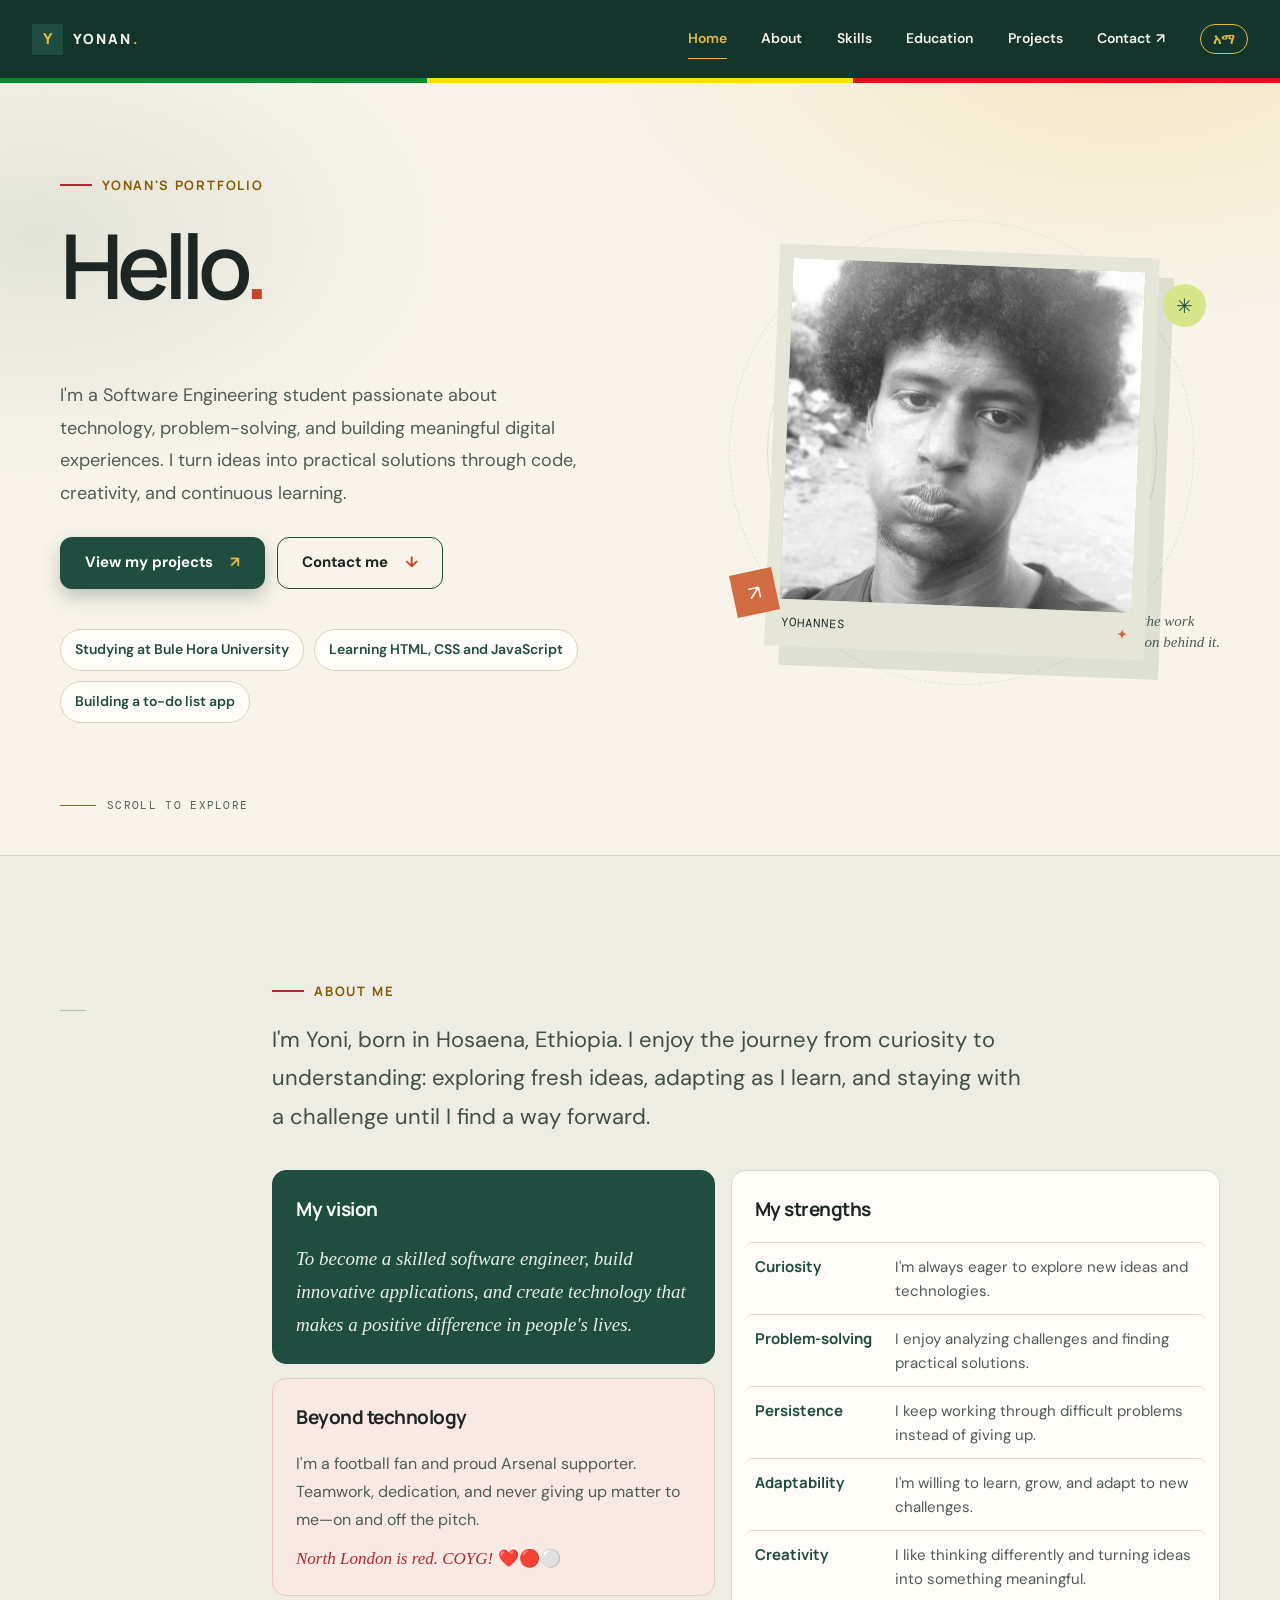
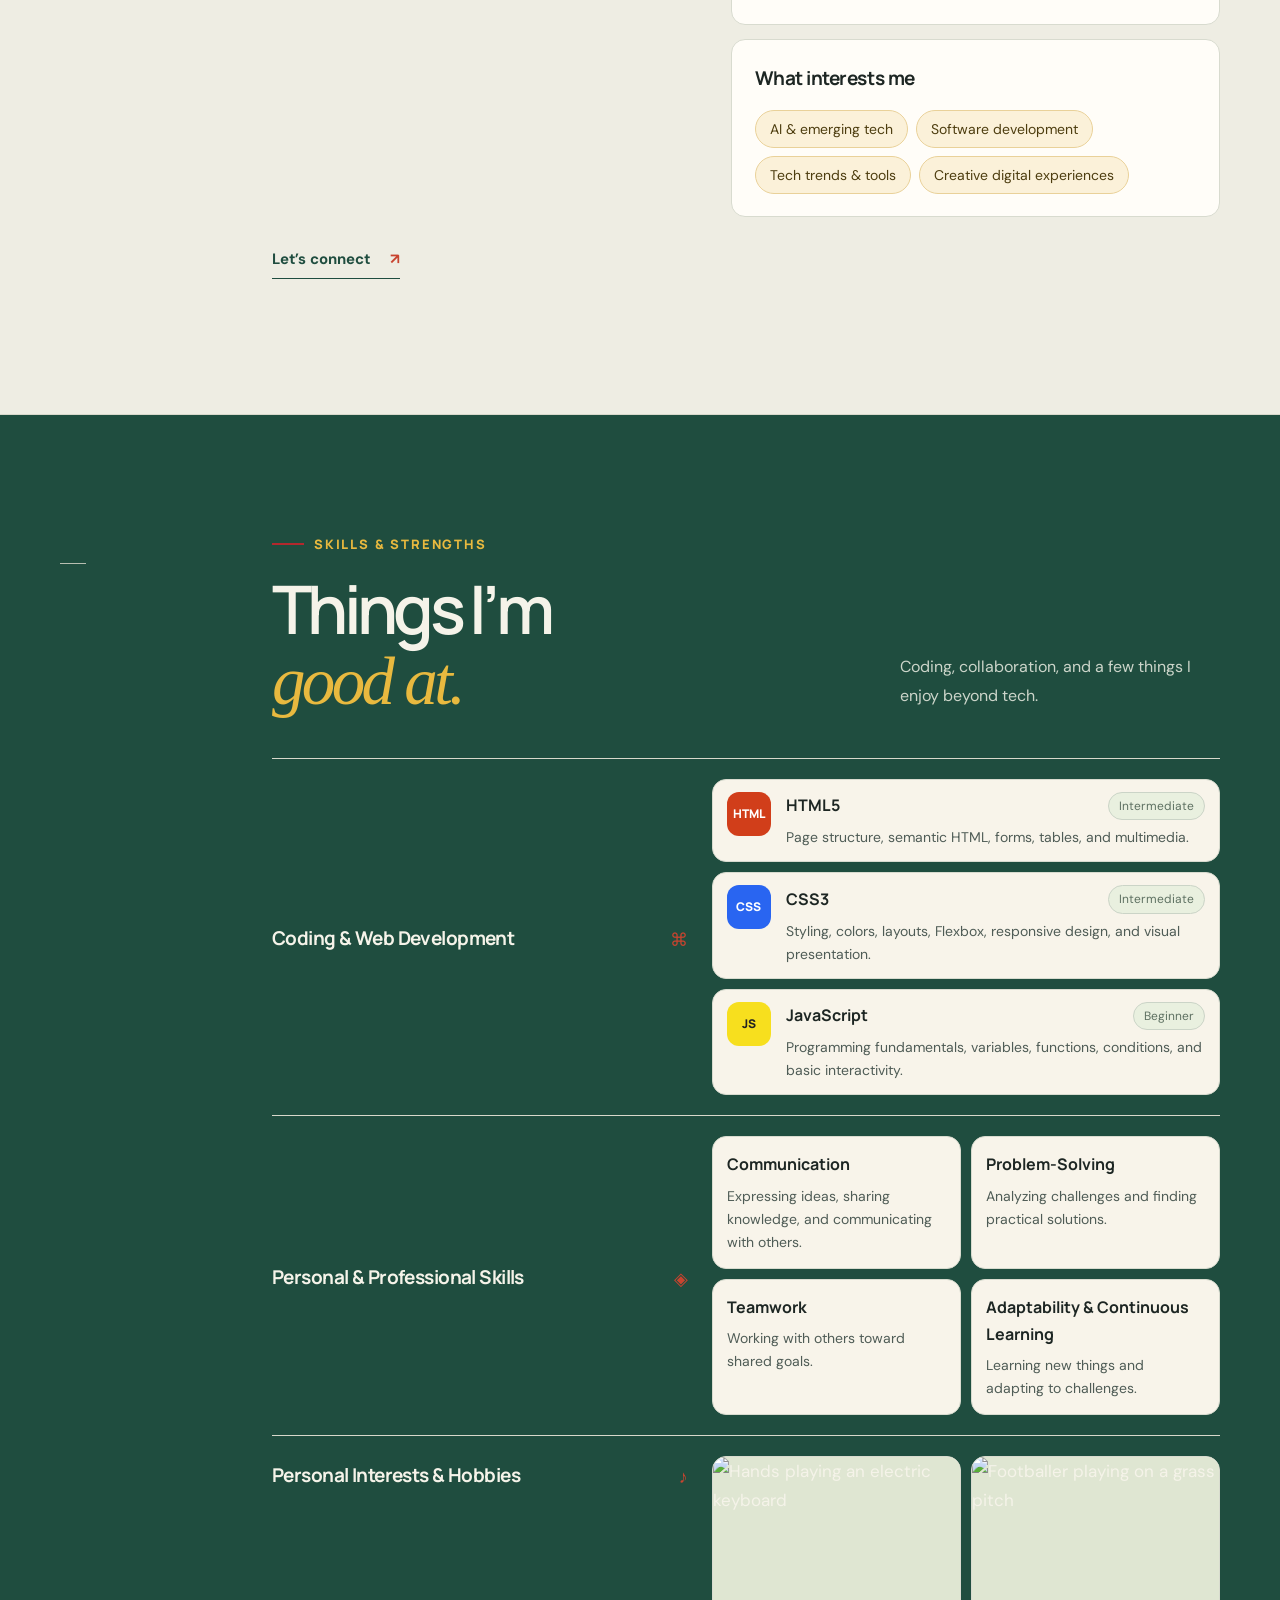
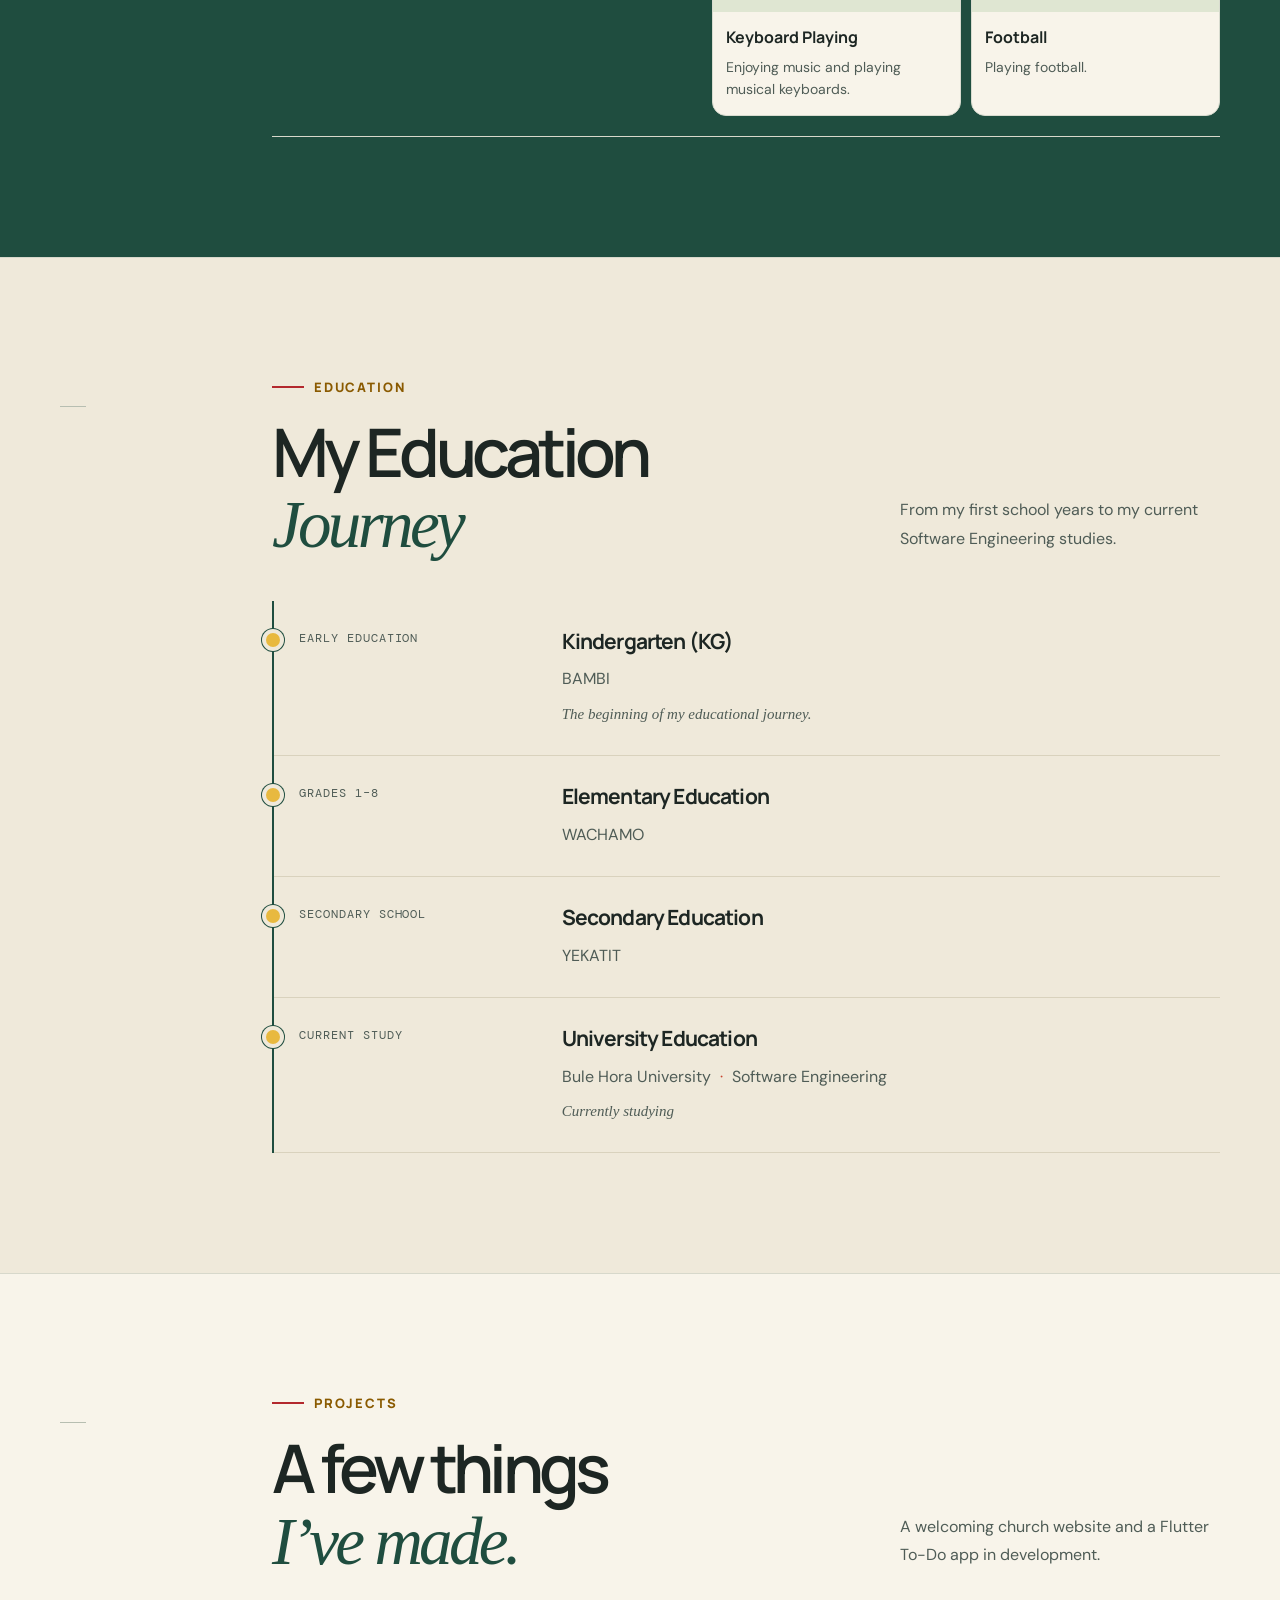
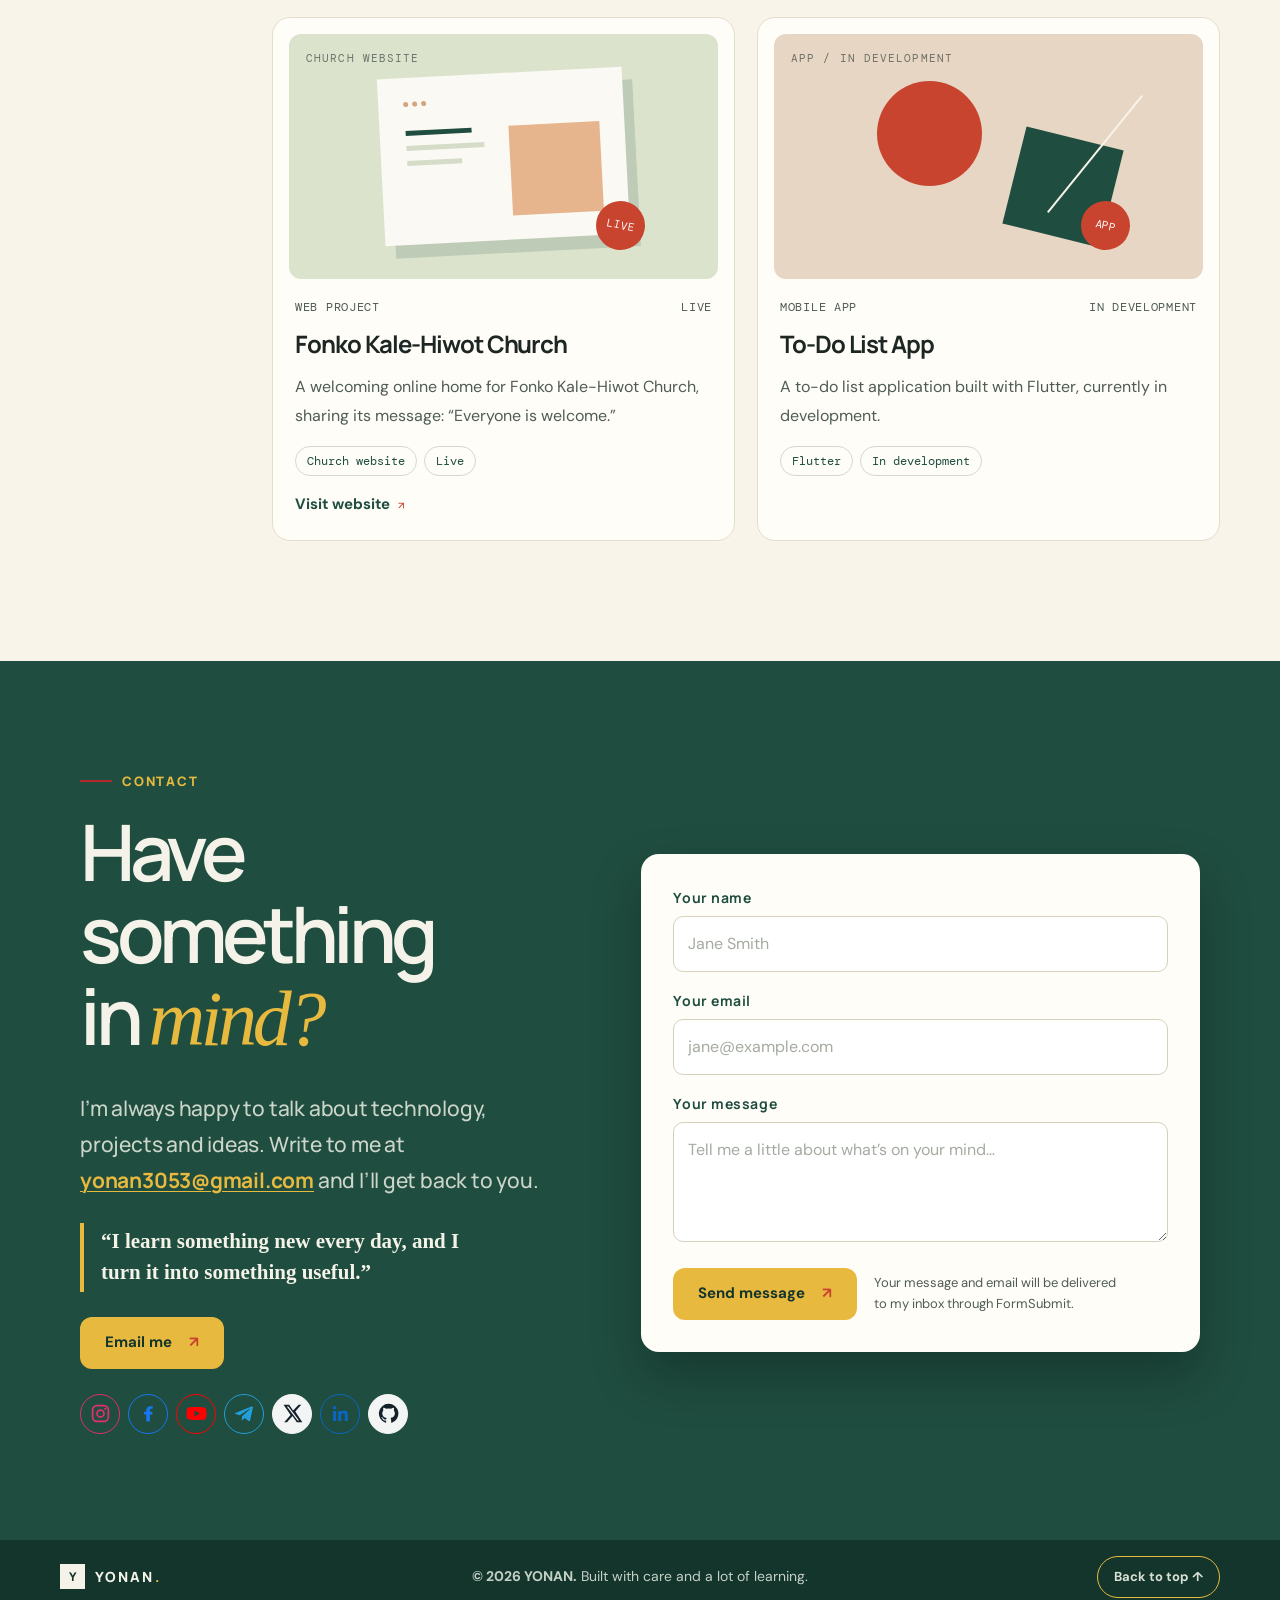
==== index.html @ da77f27a "Initial portfolio upload Co-authored-by: Copilot <223556219+Copilot@users.noreply.github.com>" ====
<!doctype html>
<html lang="en">
  <head>
    <meta charset="utf-8" />
    <meta name="viewport" content="width=device-width, initial-scale=1" />
    <meta name="theme-color" content="#14352c" />
    <meta
      name="description"
      content="A personal portfolio for YOHANNES, Software Engineering Student. Explore selected projects, skills, and education."
    />
    <meta property="og:type" content="website" />
    <meta property="og:title" content="YONAN'S PORTFOLIO" />
    <meta
      property="og:description"
      content="A personal portfolio for YOHANNES, Software Engineering Student."
    />
    <title>YONAN'S PORTFOLIO</title>
    <link rel="preconnect" href="https://fonts.googleapis.com" />
    <link rel="preconnect" href="https://fonts.gstatic.com" crossorigin />
    <link
      href="https://fonts.googleapis.com/css2?family=DM+Mono:wght@400;500&family=DM+Sans:wght@400;500;600;700&family=Manrope:wght@400;500;600;700;800&display=swap"
      rel="stylesheet"
    />
    <link rel="stylesheet" href="styles.css" />
  </head>
  <body>
    <a class="skip-link" href="#home">Skip to content</a>
    <header class="site-header">
      <div class="nav-wrap">
        <a class="wordmark" href="#home" aria-label="YONAN home"
          ><span class="wordmark-mark">Y</span
          ><span>YONAN<span class="wordmark-dot">.</span></span></a
        >
        <nav class="primary-nav" aria-label="Main navigation">
          <a href="#home" class="nav-link">Home</a>
          <a href="#about" class="nav-link">About</a>
          <a href="#skills" class="nav-link">Skills</a>
          <a href="#education" class="nav-link">Education</a>
          <a href="#projects" class="nav-link">Projects</a>
          <a href="#contact" class="nav-link nav-contact"
            >Contact <span aria-hidden="true">↗</span></a
          >
<a class="nav-link lang-switch" href="am.html" lang="am" hreflang="am" title="አማርኛ" aria-label="አማርኛ (Amharic)">አማ</a>
        </nav>
        <details class="nav-disclosure">
          <summary class="menu-toggle" aria-label="Open or close navigation">
            Menu
          </summary>
          <nav class="mobile-nav" aria-label="Mobile main navigation">
            <a href="#home" class="nav-link">Home</a>
            <a href="#about" class="nav-link">About</a>
            <a href="#skills" class="nav-link">Skills</a>
            <a href="#education" class="nav-link">Education</a>
            <a href="#projects" class="nav-link">Projects</a>
            <a href="#contact" class="nav-link nav-contact"
              >Contact <span aria-hidden="true">↗</span></a
            >
<a class="nav-link lang-switch" href="am.html" lang="am" hreflang="am" title="አማርኛ" aria-label="አማርኛ (Amharic)">አማ</a>
          </nav>
        </details>
      </div>
    </header>

    <main>
      <section
        class="hero section-shell"
        id="home"
        aria-labelledby="home-title"
      >
        <div class="hero-copy reveal">
          <p class="eyebrow">
            <span class="eyebrow-line"></span> YONAN'S PORTFOLIO
          </p>
          <h1 id="home-title">Hello<span class="hero-period">.</span></h1>
          <p class="hero-role">
            <span class="role-message">I'M YOHANNES NIGUSSIE</span>
            <span class="role-message">I'M SOFTWARE ENGINEERING STUDENT</span>
          </p>
          <p class="hero-intro">
            I'm a Software Engineering student passionate about technology,
            problem-solving, and building meaningful digital experiences. I turn
            ideas into practical solutions through code, creativity, and
            continuous learning.
          </p>
          <div class="hero-actions">
            <a class="button button-primary" href="#projects"
              >View my projects <span aria-hidden="true">↗</span></a
            >
            <a class="button button-quiet" href="#contact"
              >Contact me <span aria-hidden="true">↓</span></a
            >
          </div>
          <ul class="hero-facts" aria-label="Quick facts"><li>Studying at Bule Hora University</li><li>Learning HTML, CSS and JavaScript</li><li>Building a to-do list app</li></ul>
        </div>
        <div class="hero-art reveal" aria-label="Profile photo">
          <div class="art-orbit orbit-one"></div>
          <div class="art-orbit orbit-two"></div>
          <div class="photo-card">
            <div class="portrait-placeholder">
              <img
                class="profile-photo"
                src="profile.jpg" width="720" height="1280" fetchpriority="high"
                alt="Portrait of Yohannes Nigussie"
              />
            </div>
            <div class="photo-caption"><span>YOHANNES</span><span>✦</span></div>
          </div>
          <span class="floating-mark mark-a" aria-hidden="true">✳</span
          ><span class="floating-mark mark-b" aria-hidden="true">↗</span>
          <p class="art-caption">
            A space for the work<br />and the person behind it.
          </p>
        </div>
        <a class="scroll-cue" href="#about" aria-label="Scroll to About section"
          ><span class="scroll-line"></span> SCROLL TO EXPLORE</a
        >
      </section>

      <section
        class="content-section about-section"
        id="about"
        aria-labelledby="about-title"
      >
        <div class="section-shell section-grid">
          <div class="section-aside reveal">
            <span class="aside-rule"></span>
          </div>
          <div class="section-content reveal">
            <h2 id="about-title" class="about-title">About Me</h2>
            <p class="about-lead">
              I'm Yoni, born in Hosaena, Ethiopia. 
              I enjoy the journey from curiosity to understanding: exploring
              fresh ideas, adapting as I learn, and staying with a challenge
              until I find a way forward.
            </p>
            <div class="about-details">
              <div class="about-side-column">
                <article class="about-card about-strengths">
                  <div class="about-card-head">
                    <h3>My strengths</h3>
                  </div>
                  <ul class="about-strength-list">
                    <li>
                      <strong>Curiosity</strong>
                      <span>I'm always eager to explore new ideas and technologies.</span>
                    </li>
                    <li>
                      <strong>Problem-solving</strong>
                      <span>I enjoy analyzing challenges and finding practical solutions.</span>
                    </li>
                    <li>
                      <strong>Persistence</strong>
                      <span>I keep working through difficult problems instead of giving up.</span>
                    </li>
                    <li>
                      <strong>Adaptability</strong>
                      <span>I'm willing to learn, grow, and adapt to new challenges.</span>
                    </li>
                    <li>
                      <strong>Creativity</strong>
                      <span>I like thinking differently and turning ideas into something meaningful.</span>
                    </li>
                  </ul>
                </article>
                <article class="about-card about-interests">
                  <div class="about-card-head">
                    <h3>What interests me</h3>
                  </div>
                  <ul class="about-chip-list">
                    <li>AI & emerging tech</li>
                    <li>Software development</li>
                    <li>Tech trends & tools</li>
                    <li>Creative digital experiences</li>
                  </ul>
                </article>
              </div>
              <div class="about-main-column">
              <article class="about-card about-vision">
                <div class="about-card-head">
                  <h3>My vision</h3>
                </div>
                <p>
                  To become a skilled software engineer, build innovative
                  applications, and create technology that makes a positive
                  difference in people's lives.
                </p>
              </article>
              <article class="about-card about-personal">
                <div class="about-card-head">
                  <h3>Beyond technology</h3>
                </div>
                <p>
                  I'm a football fan and proud Arsenal supporter. Teamwork,
                  dedication, and never giving up matter to me—on and off the
                  pitch.
                </p>
                <p class="arsenal-signoff">
                  North London is red. COYG! <span aria-label="red and white hearts">❤️🔴⚪</span>
                </p>
              </article>
              </div>
            </div>
            <a class="text-link" href="#contact"
              >Let’s connect <span aria-hidden="true">↗</span></a
            >
          </div>
        </div>
      </section>

      <section
        class="content-section skills-section"
        id="skills"
        aria-labelledby="skills-title"
      >
        <div class="section-shell section-grid">
          <div class="section-aside reveal">
            <span class="aside-rule"></span>
          </div>
          <div class="section-content reveal">
            <p class="eyebrow">
              <span class="eyebrow-line"></span> SKILLS & STRENGTHS
            </p>
            <div class="section-heading-row">
              <h2 id="skills-title">
                Things I’m<br /><span class="serif-accent">good at.</span>
              </h2>
              <p class="section-intro">
                Coding, collaboration, and a few things I enjoy beyond tech.
              </p>
            </div>
            <div class="skill-groups">
              <article class="skill-group coding-group">
                <div class="skill-group-head">
                  <h3>Coding & Web Development</h3>
                  <span class="group-symbol" aria-hidden="true">⌘</span>
                </div>
                <div class="coding-skill-list">
                  <article class="coding-skill-card">
                    <span class="tech-badge badge-html" aria-hidden="true">HTML</span>
                    <div class="coding-skill-copy">
                      <div class="coding-skill-meta"><h4>HTML5</h4><span>Intermediate</span></div>
                      <p>Page structure, semantic HTML, forms, tables, and multimedia.</p>
                    </div>
                  </article>
                  <article class="coding-skill-card">
                    <span class="tech-badge badge-css" aria-hidden="true">CSS</span>
                    <div class="coding-skill-copy">
                      <div class="coding-skill-meta"><h4>CSS3</h4><span>Intermediate</span></div>
                      <p>Styling, colors, layouts, Flexbox, responsive design, and visual presentation.</p>
                    </div>
                  </article>
                  <article class="coding-skill-card">
                    <span class="tech-badge badge-js" aria-hidden="true">JS</span>
                    <div class="coding-skill-copy">
                      <div class="coding-skill-meta"><h4>JavaScript</h4><span>Beginner</span></div>
                      <p>Programming fundamentals, variables, functions, conditions, and basic interactivity.</p>
                    </div>
                  </article>
                </div>
              </article>
              <article class="skill-group personal-group">
                <div class="skill-group-head">
                  <h3>Personal & Professional Skills</h3>
                  <span class="group-symbol" aria-hidden="true">◈</span>
                </div>
                <div class="professional-skills">
                  <article class="professional-skill"><h4>Communication</h4><p>Expressing ideas, sharing knowledge, and communicating with others.</p></article>
                  <article class="professional-skill"><h4>Problem-Solving</h4><p>Analyzing challenges and finding practical solutions.</p></article>
                  <article class="professional-skill"><h4>Teamwork</h4><p>Working with others toward shared goals.</p></article>
                  <article class="professional-skill"><h4>Adaptability & Continuous Learning</h4><p>Learning new things and adapting to challenges.</p></article>
                </div>
              </article>
              <article class="skill-group interests-group">
                <div class="skill-group-head">
                  <h3>Personal Interests & Hobbies</h3>
                  <span class="group-symbol" aria-hidden="true">♪</span>
                </div>
                <div class="personal-interest-cards">
                  <article class="personal-interest-card">
                    <img
                      src="https://images.unsplash.com/photo-1471614654469-512ee6a4397a?auto=format&fit=crop&w=1000&q=80"
                      alt="Hands playing an electric keyboard"
                      loading="lazy"
                      decoding="async"
                    />
                    <div class="personal-interest-copy">
                      <h4>Keyboard Playing</h4>
                      <p>Enjoying music and playing musical keyboards.</p>
                    </div>
                  </article>
                  <article class="personal-interest-card">
                    <img
                      src="https://images.unsplash.com/photo-1748112199987-7abb458409a0?auto=format&fit=crop&w=1000&q=80"
                      alt="Footballer playing on a grass pitch"
                      loading="lazy"
                      decoding="async"
                    />
                    <div class="personal-interest-copy">
                      <h4>Football</h4>
                      <p>Playing football.</p>
                    </div>
                  </article>
                </div>
              </article>
            </div>
          </div>
        </div>
      </section>

      <section
        class="content-section education-section"
        id="education"
        aria-labelledby="education-title"
      >
        <div class="section-shell section-grid">
          <div class="section-aside reveal">
            <span class="aside-rule"></span>
          </div>
          <div class="section-content reveal">
            <p class="eyebrow"><span class="eyebrow-line"></span> EDUCATION</p>
            <div class="section-heading-row">
              <h2 id="education-title">
                My Education<br /><span class="serif-accent">Journey</span>
              </h2>
              <p class="section-intro">
                From my first school years to my current Software Engineering
                studies.
              </p>
            </div>
            <div class="education-list">
              <article class="education-item">
                <span class="education-dot"></span>
                <div class="education-date">EARLY EDUCATION</div>
                <div class="education-detail">
                  <h3>Kindergarten (KG)</h3>
                  <p>BAMBI</p>
                  <p class="education-extra">The beginning of my educational journey.</p>
                </div>
              </article>
              <article class="education-item">
                <span class="education-dot"></span>
                <div class="education-date">GRADES 1–8</div>
                <div class="education-detail">
                  <h3>Elementary Education</h3>
                  <p>WACHAMO</p>
                </div>
              </article>
              <article class="education-item">
                <span class="education-dot"></span>
                <div class="education-date">SECONDARY SCHOOL</div>
                <div class="education-detail">
                  <h3>Secondary Education</h3>
                  <p>YEKATIT</p>
                </div>
              </article>
              <article class="education-item">
                <span class="education-dot"></span>
                <div class="education-date">CURRENT STUDY</div>
                <div class="education-detail">
                  <h3>University Education</h3>
                  <p>Bule Hora University <span>·</span> Software Engineering</p>
                  <p class="education-extra">Currently studying</p>
                </div>
              </article>
            </div>
          </div>
        </div>
      </section>

      <section
        class="content-section projects-section"
        id="projects"
        aria-labelledby="projects-title"
      >
        <div class="section-shell section-grid">
          <div class="section-aside reveal">
            <span class="aside-rule"></span>
          </div>
          <div class="section-content reveal">
            <p class="eyebrow"><span class="eyebrow-line"></span> PROJECTS</p>
            <div class="section-heading-row">
              <h2 id="projects-title">
                A few things<br /><span class="serif-accent">I’ve made.</span>
              </h2>
              <p class="section-intro">
                A welcoming church website and a Flutter To-Do app in
                development.
              </p>
            </div>
            <div class="project-grid">
              <article class="project-card">
                <a
                  class="project-visual project-visual-link visual-one"
                  href="https://fonko-kale-hiwot-church.pages.dev/"
                  target="_blank"
                  rel="noopener noreferrer"
                  aria-label="Open the Fonko Kale-Hiwot Church website in a new tab"
                >
                  <span class="visual-index">CHURCH WEBSITE</span>
                  <div class="visual-window">
                    <span></span><span></span><span></span>
                    <div class="visual-lines"><i></i><i></i><i></i></div>
                    <div class="visual-block"></div>
                  </div>
                  <span class="visual-sticker">LIVE</span>
                </a>
                <div class="project-meta">
                  <span>WEB PROJECT</span><span>LIVE</span>
                </div>
                <h3>Fonko Kale-Hiwot Church</h3>
                <p>
                  A welcoming online home for Fonko Kale-Hiwot Church, sharing
                  its message: “Everyone is welcome.”
                </p>
                <div class="project-tags">
                  <span>Church website</span><span>Live</span>
                </div>
                <div class="project-links">
                  <a href="https://fonko-kale-hiwot-church.pages.dev/" target="_blank" rel="noopener noreferrer">
                    Visit website <span aria-hidden="true">↗</span>
                  </a>
                </div>
              </article>
              <article class="project-card">
                <div class="project-visual visual-two">
                  <span class="visual-index">APP / IN DEVELOPMENT</span>
                  <div class="visual-shape shape-circle"></div>
                  <div class="visual-shape shape-square"></div>
                  <div class="visual-shape shape-line"></div>
                  <span class="visual-sticker">APP</span>
                </div>
                <div class="project-meta">
                  <span>MOBILE APP</span><span>IN DEVELOPMENT</span>
                </div>
                <h3>To-Do List App</h3>
                <p>
                  A to-do list application built with Flutter, currently in
                  development.
                </p>
                <div class="project-tags">
                  <span>Flutter</span><span>In development</span>
                </div>
              </article>
            </div>
          </div>
        </div>
      </section>

      <section
        class="contact-section"
        id="contact"
        aria-labelledby="contact-title"
      >
        <div class="section-shell contact-shell">
          <div class="contact-layout">
            <div class="contact-copy-column reveal">
              <div class="contact-top">
              <p class="eyebrow"><span class="eyebrow-line"></span> CONTACT</p>
              <h2 id="contact-title">
                Have something<br />in <span class="serif-accent">mind?</span>
              </h2>
            </div>
            <div class="contact-copy">
              <p class="contact-intro">
                I’m always happy to talk about technology, projects and ideas.
                Write to me at
                <a class="contact-email-inline" data-contact-email href="mailto:yonan3053@gmail.com">yonan3053@gmail.com</a>
                and I’ll get back to you.
              </p>
              <blockquote class="contact-quote">
                “I learn something new every day, and I turn it into something useful.”
              </blockquote>
              <a class="button button-light email-cta" data-email-cta href="mailto:yonan3053@gmail.com">
                Email me <span aria-hidden="true">↗</span>
              </a>
              <div class="social-links">
                <a class="social-icon social-instagram" href="https://www.instagram.com/yonan_._/" target="_blank" rel="noopener noreferrer" aria-label="Instagram">
                  <svg viewBox="0 0 24 24" aria-hidden="true"><rect x="3" y="3" width="18" height="18" rx="5" fill="none" stroke="currentColor" stroke-width="2"/><circle cx="12" cy="12" r="4" fill="none" stroke="currentColor" stroke-width="2"/><circle cx="17.5" cy="6.5" r="1.2" /></svg>
                </a>
                <a class="social-icon social-facebook" href="https://www.facebook.com/share/19i42emeTu/" target="_blank" rel="noopener noreferrer" aria-label="Facebook">
                  <svg viewBox="0 0 24 24" aria-hidden="true"><path d="M13.6 21v-8h2.7l.4-3h-3.1V8c0-.9.3-1.5 1.6-1.5h1.6V3.8c-.8-.1-1.7-.2-2.6-.2-2.8 0-4.7 1.7-4.7 4.8V10H6.7v3h2.8v8z"/></svg>
                </a>
                <a class="social-icon social-youtube" href="https://www.youtube.com/@Yonan_tube46" target="_blank" rel="noopener noreferrer" aria-label="YouTube">
                  <svg viewBox="0 0 24 24" aria-hidden="true"><path d="M23 7.2a3 3 0 0 0-2.1-2.1C19 4.6 12 4.6 12 4.6s-7 0-8.9.5A3 3 0 0 0 1 7.2 31 31 0 0 0 .5 12a31 31 0 0 0 .5 4.8 3 3 0 0 0 2.1 2.1c1.9.5 8.9.5 8.9.5s7 0 8.9-.5a3 3 0 0 0 2.1-2.1 31 31 0 0 0 .5-4.8 31 31 0 0 0-.5-4.8ZM9.7 15.5v-7l6 3.5z"/></svg>
                </a>
                <a class="social-icon social-telegram" href="https://t.me/Yonan_28" target="_blank" rel="noopener noreferrer" aria-label="Telegram">
                  <svg viewBox="0 0 24 24" aria-hidden="true"><path d="m21.8 4.3-3.3 15.4c-.2 1.1-.8 1.4-1.7.9l-4.7-3.5-2.3 2.2c-.3.3-.5.5-1 .5l.4-4.8 8.8-8c.4-.4-.1-.6-.6-.2L6.5 13.9l-4.6-1.4c-1-.3-1-1 .2-1.5L20 4.1c.9-.3 1.7.2 1.8.2Z"/></svg>
                </a>
                <a class="social-icon social-x" href="https://x.com/YohannesJo45192" target="_blank" rel="noopener noreferrer" aria-label="X">
                  <svg viewBox="0 0 24 24" aria-hidden="true"><path d="M18.9 2H22l-6.8 7.8L23.2 22h-6.3L12 14.8 5.7 22H2.5l7.3-8.4L1.8 2h6.4l4.5 6.7zm-1.1 18h1.7L7.3 3.9H5.5z"/></svg>
                </a>
                <span class="social-icon social-linkedin" role="img" aria-label="LinkedIn icon">
                  <svg viewBox="0 0 24 24" aria-hidden="true"><path d="M20.45 20.45h-3.56v-5.57c0-1.33-.02-3.05-1.86-3.05-1.87 0-2.16 1.46-2.16 2.96v5.66H9.3V9h3.42v1.56h.05a3.75 3.75 0 0 1 3.38-1.86c3.62 0 4.29 2.38 4.29 5.48zM5.28 7.43A2.06 2.06 0 1 1 5.3 3.3a2.06 2.06 0 0 1-.02 4.13zM7.06 20.45H3.5V9h3.56z"/></svg>
                </span>
                <a class="social-icon social-github" href="https://github.com/ynigussie80-dotcom" target="_blank" rel="noopener noreferrer" aria-label="GitHub">
                  <svg viewBox="0 0 24 24" aria-hidden="true"><path d="M12 .9a11.1 11.1 0 0 0-3.5 21.6c.6.1.8-.2.8-.5v-2c-3.1.7-3.8-1.3-3.8-1.3-.5-1.3-1.2-1.6-1.2-1.6-1-.7.1-.7.1-.7 1.1.1 1.7 1.2 1.7 1.2 1 1.7 2.6 1.2 3.2.9.1-.7.4-1.2.7-1.5-2.5-.3-5.1-1.2-5.1-5.5 0-1.2.4-2.2 1.2-3-.1-.3-.5-1.4.1-3 0 0 .9-.3 3.1 1.2a10.7 10.7 0 0 1 5.6 0c2.1-1.5 3.1-1.2 3.1-1.2.6 1.6.2 2.7.1 3 .7.8 1.2 1.8 1.2 3 0 4.3-2.6 5.2-5.1 5.5.4.3.8 1 .8 2.1V22c0 .3.2.6.8.5A11.1 11.1 0 0 0 12 .9Z"/></svg>
                </a>
              </div>
            </div>
            </div>
            <form
              class="contact-form reveal"
              id="contact-form"
              action="https://formsubmit.co/yonan3053@gmail.com"
              method="POST"
              aria-describedby="form-help form-status"
            >
              <input type="hidden" name="_subject" value="New message from YONAN's portfolio" />
              <input type="hidden" name="_next" value="https://yonan-portfolio.pages.dev/#form-status" />
              <input class="form-honeypot" type="text" name="_honey" tabindex="-1" autocomplete="off" aria-hidden="true" />
              <div class="form-row">
                <label for="sender-name">Your name</label
                ><input
                  id="sender-name"
                  name="name"
                  type="text"
                  autocomplete="name"
                  placeholder="Jane Smith"
                  required
                />
              </div>
              <div class="form-row">
                <label for="sender-email">Your email</label
                ><input
                  id="sender-email"
                  name="email"
                  type="email"
                  autocomplete="email"
                  placeholder="jane@example.com"
                  required
                />
              </div>
              <div class="form-row">
                <label for="sender-message">Your message</label
                ><textarea
                  id="sender-message"
                  name="message"
                  rows="3"
                  placeholder="Tell me a little about what’s on your mind…"
                  required
                ></textarea>
              </div>
              <div class="form-submit-row">
                <button class="button button-light" type="submit">
                  Send message <span aria-hidden="true">↗</span>
                </button>
                <p class="form-help" id="form-help">
                  Your message and email will be delivered to my inbox through FormSubmit.
                </p>
              </div>
              <p
                class="form-status"
                id="form-status"
                role="status"
                aria-live="polite"
                tabindex="-1"
              >
                Thanks! Your message has been sent. I’ll get back to you soon.
              </p>
            </form>
          </div>
        </div>
      </section>
    </main>

    <footer class="site-footer">
      <div class="section-shell footer-inner">
        <a class="wordmark footer-wordmark" href="#home" aria-label="YONAN home"
          ><span class="wordmark-mark">Y</span
          ><span>YONAN<span class="wordmark-dot">.</span></span></a
        >
        <p><strong>© 2026 YONAN.</strong> Built with care and a lot of learning.</p>
        <a class="back-top" href="#home" aria-label="Back to top">Back to top ↑</a>
      </div>
    </footer>
  </body>
</html>
---- styles.css ----
:root {
  color-scheme: light;
  --paper: #f4f2e9;
  --paper-deep: #ebe9de;
  --ink: #1e2c28;
  --muted: #6d7871;
  --green: #234a3f;
  --green-dark: #18372f;
  --deep-red: #8b2635;
  --lime: #d7e68a;
  --orange: #d16b42;
  --line: #d7d8cb;
  --serif: Georgia, "Times New Roman", serif;
  --sans: "DM Sans", Arial, sans-serif;
  --display: "Manrope", "DM Sans", Arial, sans-serif;
  --mono: "DM Mono", monospace;
}

* { box-sizing: border-box; }
html { scroll-behavior: smooth; scroll-padding-top: 88px; }
body { margin: 0; background: var(--paper); color: var(--ink); font-family: var(--sans); font-size: 16px; line-height: 1.6; -webkit-font-smoothing: antialiased; }
::selection { background: var(--lime); color: var(--ink); }
a { color: inherit; }
button, input, textarea { font: inherit; }
.skip-link { position: absolute; top: 10px; left: 12px; z-index: 100; padding: 10px 14px; transform: translateY(-150%); background: var(--lime); color: var(--ink); font-weight: 700; }
.skip-link:focus { transform: translateY(0); }
.section-shell { width: min(1120px, calc(100% - 64px)); margin: 0 auto; }
.site-header { position: sticky; top: 0; z-index: 50; border-bottom: 1px solid rgba(255, 255, 255, .2); background: #a9235f; backdrop-filter: blur(14px); }
.nav-wrap { width: min(1280px, calc(100% - 64px)); min-height: 78px; margin: 0 auto; display: flex; align-items: center; justify-content: space-between; gap: 30px; }
.nav-disclosure { display: none; position: relative; }
.wordmark { display: inline-flex; align-items: center; gap: 10px; color: #f5f3e9; text-decoration: none; font-family: var(--display); font-size: 12px; font-weight: 800; letter-spacing: .15em; }
.wordmark-mark { display: grid; width: 31px; height: 31px; place-items: center; background: var(--green); color: var(--lime); font-size: 15px; letter-spacing: 0; }
.wordmark-dot { color: var(--lime); }
.primary-nav { display: flex; align-items: center; gap: clamp(18px, 2.7vw, 37px); }
.mobile-nav { display: none; }
.nav-link { position: relative; color: #f5f3e9; font-size: 12px; font-weight: 600; text-decoration: none; transition: color .2s ease; }
.nav-link::after { position: absolute; right: 0; bottom: -8px; left: 0; height: 1px; background: var(--lime); content: ""; transform: scaleX(0); transform-origin: left; transition: transform .2s ease; }
.nav-link:hover, .nav-link:focus-visible { color: #fff; }
.nav-link:hover::after, .nav-link:focus-visible::after { transform: scaleX(1); }
body:not(:has(main > section:target)) .nav-link[href="#home"], body:has(#home:target) .nav-link[href="#home"], body:has(#about:target) .nav-link[href="#about"], body:has(#skills:target) .nav-link[href="#skills"], body:has(#education:target) .nav-link[href="#education"], body:has(#projects:target) .nav-link[href="#projects"], body:has(#contact:target) .nav-link[href="#contact"] { color: var(--lime); }
body:not(:has(main > section:target)) .nav-link[href="#home"]::after, body:has(#home:target) .nav-link[href="#home"]::after, body:has(#about:target) .nav-link[href="#about"]::after, body:has(#skills:target) .nav-link[href="#skills"]::after, body:has(#education:target) .nav-link[href="#education"]::after, body:has(#projects:target) .nav-link[href="#projects"]::after, body:has(#contact:target) .nav-link[href="#contact"]::after { transform: scaleX(1); }
.nav-contact { color: #f5f3e9; }
.nav-contact span { margin-left: 2px; color: inherit; }
.menu-toggle { display: none; }
.menu-toggle:focus-visible { outline: 2px solid var(--lime); outline-offset: 3px; }

.hero { position: relative; min-height: 690px; padding-top: 91px; padding-bottom: 124px; display: grid; grid-template-columns: 1.08fr .92fr; align-items: center; column-gap: 38px; }
.hero-copy { position: relative; z-index: 2; padding-bottom: 8px; }
.eyebrow { display: flex; align-items: center; gap: 10px; margin: 0 0 25px; color: var(--green); font-family: var(--mono); font-size: 10px; font-weight: 500; letter-spacing: .12em; }
.eyebrow-line { display: inline-block; width: 25px; height: 1px; background: var(--orange); }
.hero-index { color: var(--orange); font-family: var(--mono); font-size: 9px; letter-spacing: .05em; }
.eyebrow-separator, .muted { color: #8b948b; }
h1, h2, h3, p { margin-top: 0; }
h1 { margin-bottom: 12px; font-family: var(--display); font-size: clamp(60px, 7vw, 91px); font-weight: 600; letter-spacing: -.075em; line-height: .99; }
.hero-name { color: var(--green); }
.hero-period { color: var(--orange); }
.hero-role { display: grid; grid-template-columns: minmax(0, 1fr); min-height: 1.65em; margin-bottom: 18px; color: var(--deep-red); font-family: var(--display); font-size: clamp(15px, 1.8vw, 20px); font-weight: 800; letter-spacing: -.02em; line-height: 1.65; }
.role-message { grid-area: 1 / 1; display: inline-block; width: max-content; max-width: 100%; overflow: hidden; white-space: nowrap; clip-path: inset(0 100% 0 0); visibility: hidden; }
.role-message:first-child { animation: type-name 8s linear infinite; }
.role-message:nth-child(2) { animation: type-student 8s linear 4s infinite; }
@keyframes type-name {
  0% { visibility: visible; clip-path: inset(0 100% 0 0); animation-timing-function: steps(21, end); }
  14% { visibility: visible; clip-path: inset(0 0 0 0); animation-timing-function: steps(1, end); }
  28% { visibility: visible; clip-path: inset(0 0 0 0); animation-timing-function: steps(21, start); }
  42% { visibility: hidden; clip-path: inset(0 100% 0 0); }
  100% { visibility: hidden; clip-path: inset(0 100% 0 0); }
}
@keyframes type-student {
  0% { visibility: visible; clip-path: inset(0 100% 0 0); animation-timing-function: steps(32, end); }
  20% { visibility: visible; clip-path: inset(0 0 0 0); animation-timing-function: steps(1, end); }
  28% { visibility: visible; clip-path: inset(0 0 0 0); animation-timing-function: steps(32, start); }
  46% { visibility: hidden; clip-path: inset(0 100% 0 0); }
  100% { visibility: hidden; clip-path: inset(0 100% 0 0); }
}
.hero-intro { max-width: 445px; margin-bottom: 28px; color: #64716a; font-size: 15px; line-height: 1.8; }
.hero-actions { display: flex; align-items: center; flex-wrap: wrap; gap: 12px; }
.button { min-height: 48px; padding: 0 20px; display: inline-flex; align-items: center; justify-content: center; gap: 17px; border: 1px solid transparent; border-radius: 2px; cursor: pointer; font-size: 12px; font-weight: 700; text-decoration: none; transition: transform .2s ease, background .2s ease, color .2s ease; }
.button:hover { transform: translateY(-2px); }
.button:focus-visible, a:focus-visible, button:focus-visible, input:focus-visible, textarea:focus-visible { outline: 3px solid var(--orange); outline-offset: 3px; }
.button-primary { background: var(--green); color: #fff; }
.button-primary:hover { background: var(--green-dark); }
.button-primary span { color: var(--lime); }
.button-quiet { color: var(--ink); }
.button-quiet:hover { background: var(--paper-deep); }
.button-quiet span { color: var(--orange); }
.hero-note { margin-top: 56px; display: flex; align-items: center; gap: 9px; color: #7e8880; font-family: var(--mono); font-size: 9px; letter-spacing: .04em; }
.note-dot { width: 6px; height: 6px; border-radius: 50%; background: var(--orange); }
.hero-art { position: relative; min-height: 450px; display: grid; place-items: center; }
.photo-card { position: relative; z-index: 1; width: min(330px, 78%); padding: 14px 14px 12px; background: #e6e6d8; box-shadow: 15px 19px 0 rgba(35, 74, 63, .12); transform: rotate(2.3deg); }
.photo-topline, .photo-caption { display: flex; justify-content: space-between; align-items: center; color: #69776c; font-family: var(--mono); font-size: 9px; letter-spacing: .08em; }
.photo-topline { padding: 1px 2px 12px; }
.photo-topline span:last-child { color: var(--orange); font-size: 15px; }
.portrait-placeholder { position: relative; height: 300px; overflow: hidden; background: #c7d1b4; }
.profile-photo { display: block; width: 100%; height: 100%; object-fit: cover; }
.portrait-placeholder::before { position: absolute; inset: 0; background: linear-gradient(135deg, rgba(255,255,255,.25), transparent 45%), repeating-linear-gradient(0deg, transparent 0 19px, rgba(35,74,63,.045) 20px); content: ""; }
.portrait-sun { position: absolute; top: 30px; right: 34px; width: 74px; height: 74px; border-radius: 50%; background: #edc78e; }
.portrait-head { position: absolute; bottom: 118px; left: calc(50% - 43px); width: 86px; height: 108px; border-radius: 48% 48% 44% 44%; background: #bd8162; transform: rotate(-4deg); }
.portrait-head::before { position: absolute; top: -9px; left: -4px; width: 92px; height: 50px; border-radius: 60% 55% 18% 18%; background: #34483e; content: ""; }
.portrait-body { position: absolute; bottom: -42px; left: calc(50% - 116px); width: 232px; height: 178px; border-radius: 48% 48% 0 0; background: var(--green); }
.portrait-body::after { position: absolute; top: 16px; left: 96px; width: 40px; height: 80px; background: #dbe3c7; clip-path: polygon(50% 0, 100% 100%, 0 100%); content: ""; }
.portrait-label { position: absolute; bottom: 14px; left: 14px; z-index: 2; padding: 5px 8px; background: rgba(244,242,233,.86); color: var(--green); font-family: var(--mono); font-size: 8px; letter-spacing: .1em; }
.photo-caption { padding: 11px 2px 0; color: var(--ink); }
.photo-caption span:last-child { color: var(--orange); font-size: 14px; }
.art-orbit { position: absolute; width: 390px; height: 390px; border: 1px solid #dce0d1; border-radius: 50%; }
.orbit-two { width: 465px; height: 465px; border-style: dashed; border-color: #e2e2d7; }
.floating-mark { position: absolute; z-index: 2; display: grid; width: 43px; height: 43px; place-items: center; background: var(--lime); color: var(--green); font-size: 20px; }
.mark-a { top: 57px; right: 14px; border-radius: 50%; }
.mark-b { bottom: 63px; left: 29px; background: var(--orange); color: white; transform: rotate(-12deg); }
.art-caption { position: absolute; right: 0; bottom: 24px; margin: 0; color: #879087; font-family: var(--serif); font-size: 13px; font-style: italic; line-height: 1.4; }
.scroll-cue { position: absolute; bottom: 40px; left: 0; display: flex; align-items: center; gap: 11px; color: #828c82; font-family: var(--mono); font-size: 8px; letter-spacing: .12em; text-decoration: none; }
.scroll-line { width: 36px; height: 1px; background: var(--orange); }

.content-section { padding: 120px 0; border-top: 1px solid var(--line); }
.about-section { --about-pink: #a9235f; --about-pink-soft: #f3e2e9; padding-top: 126px; padding-bottom: 135px; background: #eeede3; }
.section-grid { display: grid; grid-template-columns: 160px minmax(0, 1fr); gap: 52px; }
.about-grid { grid-template-columns: minmax(0, 1fr); }
.section-aside { display: flex; flex-direction: column; align-items: flex-start; padding-top: 6px; }
.section-index { color: var(--orange); font-family: var(--mono); font-size: 10px; letter-spacing: .08em; }
.aside-rule { width: 26px; height: 1px; margin: 22px 0 14px; background: #b7beb1; }
.aside-label { color: #8a938a; font-family: var(--mono); font-size: 8px; letter-spacing: .1em; writing-mode: vertical-rl; transform: rotate(180deg); }
.section-content { min-width: 0; }
.section-content > .eyebrow, .contact-top .eyebrow { margin-bottom: 21px; }
h2 { margin-bottom: 27px; font-family: var(--display); font-size: clamp(41px, 5.3vw, 67px); font-weight: 600; letter-spacing: -.07em; line-height: 1.05; }
.serif-accent { color: var(--green); font-family: var(--serif); font-weight: 400; font-style: italic; letter-spacing: -.055em; }
.about-section .section-index { color: var(--about-pink); }
.about-section h2 { position: relative; top: -6px; left: 10px; margin-bottom: 20px; color: var(--about-pink); font-family: var(--display); font-size: clamp(40px, 5.2vw, 64px); font-weight: 800; font-style: normal; letter-spacing: -.055em; }
.about-lead { max-width: 760px; margin-bottom: 34px; color: #52635a; font-size: clamp(18px, 1.8vw, 21px); line-height: 1.75; }
.about-details { display: grid; grid-template-columns: minmax(0, .95fr) minmax(0, 1.05fr); grid-template-areas: "main side"; align-items: start; gap: 16px; margin-bottom: 27px; }
.about-main-column, .about-side-column { display: grid; align-content: start; gap: 14px; }
.about-main-column { grid-area: main; }
.about-side-column { grid-area: side; }
.about-card { min-height: 166px; padding: 22px 23px; border: 1px solid #d8dbcf; background: rgba(255, 255, 255, .34); }
.about-card-head { display: flex; align-items: center; gap: 12px; margin-bottom: 16px; }
.about-card h3 { margin: 0; color: var(--ink); font-family: var(--display); font-size: 17px; font-weight: 700; letter-spacing: -.025em; }
.about-chip-list { margin: 0; padding: 0; display: flex; flex-wrap: wrap; gap: 8px; list-style: none; }
.about-chip-list li { padding: 7px 10px; border: 1px solid #e3c2d0; background: #fbf5f8; color: #684352; font-size: 12px; line-height: 1.45; }
.about-strength-list { margin: 0; padding: 0; display: grid; grid-template-columns: 1fr; list-style: none; }
.about-strength-list li { padding: 11px 0; display: grid; grid-template-columns: minmax(112px, .42fr) 1fr; align-items: baseline; gap: 14px; border-top: 1px solid #e5c8d4; }
.about-strength-list strong { color: #68374b; font-family: var(--display); font-size: 13px; }
.about-strength-list span { color: #59685e; font-size: 13px; line-height: 1.6; }
.about-card p { margin: 0; color: #5e6c63; font-size: 14px; line-height: 1.75; }
.about-card.about-vision { border-color: var(--green); background: var(--green); }
.about-vision h3 { color: #fff; }
.about-card.about-vision p { color: #e1e9df; font-family: var(--serif); font-size: 16px; font-style: italic; }
.about-card.about-personal { border-color: #e7c4d2; background: var(--about-pink-soft); }
.about-personal p { color: #614d57; }
.about-card .arsenal-signoff { margin-top: 10px; color: var(--about-pink); font-family: var(--serif); font-size: 15px; font-style: italic; }
.arsenal-signoff span { font-style: normal; white-space: nowrap; }
.text-link { display: inline-flex; align-items: center; gap: 20px; padding-bottom: 5px; border-bottom: 1px solid var(--green); color: var(--green); font-size: 12px; font-weight: 700; text-decoration: none; }
.text-link span { color: var(--orange); }
.section-heading-row { display: flex; align-items: flex-end; justify-content: space-between; gap: 30px; margin-bottom: 41px; }
.section-heading-row h2 { flex: 0 0 auto; margin-bottom: 0; }
.section-intro { max-width: 270px; margin: 0 0 6px; color: #79837b; font-size: 13px; line-height: 1.8; }
.skills-section { background: var(--green); color: #f5f3e9; }
.skills-section .section-content > .eyebrow { color: #a9235f; font-family: var(--display); font-size: 32px; font-weight: 800; letter-spacing: -.035em; line-height: 1.1; }
.skills-section h2 { color: #f5f3e9; }
.skills-section .serif-accent { color: var(--lime); }
.skills-section .section-intro, .skills-section .aside-label { color: #ccd5ca; }
.skills-section .coding-skill-card, .skills-section .professional-skill { background: var(--paper); }
.skill-groups { border-top: 1px solid var(--line); }
.skill-group { min-height: 94px; padding: 20px 0; display: grid; grid-template-columns: minmax(190px, .9fr) 1.1fr; align-items: center; gap: 24px; border-bottom: 1px solid var(--line); }
.skill-group-head { padding-top: 6px; display: flex; align-items: flex-start; gap: 16px; }
.skill-number { color: #9aa198; font-family: var(--mono); font-size: 9px; }
.skill-group h3 { margin: 0; font-family: var(--display); font-size: 16px; font-weight: 700; letter-spacing: -.03em; line-height: 1.4; }
.group-symbol { margin-left: auto; color: var(--orange); font-size: 18px; }
.skill-tags { display: flex; justify-content: flex-end; align-items: center; gap: 10px; }
.skill-placeholder { padding: 7px 11px; border: 1px dashed #c4cabd; color: #92998f; font-size: 11px; }
.skill-add { display: grid; width: 29px; height: 29px; place-items: center; border: 1px solid #c4cabd; border-radius: 50%; color: var(--green); font-size: 16px; }
.coding-skill-list { display: grid; gap: 10px; }
.coding-skill-card { padding: 12px 14px; display: grid; grid-template-columns: 36px minmax(0, 1fr); align-items: start; gap: 13px; border: 1px solid #d8dbcf; background: rgba(255, 255, 255, .42); }
.coding-skill-card img { display: block; width: 34px; height: 34px; object-fit: contain; }
.coding-skill-meta { display: flex; flex-wrap: wrap; align-items: center; justify-content: space-between; gap: 7px 14px; }
.coding-skill-meta h4, .professional-skill h4 { margin: 0; color: var(--ink); font-family: var(--display); font-size: 14px; font-weight: 700; }
.coding-skill-meta span { padding: 3px 8px; border: 1px solid #cbd4c7; color: #5e7162; font-size: 10px; }
.coding-skill-copy p, .professional-skill p { margin: 6px 0 0; color: #707b72; font-size: 11px; line-height: 1.65; }
.professional-skills { display: grid; grid-template-columns: repeat(2, minmax(0, 1fr)); gap: 10px; }
.professional-skill { padding: 14px; border: 1px solid #d8dbcf; background: rgba(255, 255, 255, .42); }
.professional-skill h4 { font-size: 13px; }
.interests-group { align-items: start; }
.personal-interest-cards { display: grid; grid-template-columns: repeat(2, minmax(0, 1fr)); gap: 10px; }
.personal-interest-card { min-width: 0; overflow: hidden; border: 1px solid #d8dbcf; background: var(--paper); }
.personal-interest-card img { display: block; width: 100%; aspect-ratio: 16 / 10; object-fit: cover; }
.personal-interest-copy { padding: 12px 13px 14px; }
.personal-interest-copy h4 { margin: 0; color: var(--ink); font-family: var(--display); font-size: 13px; font-weight: 700; }
.personal-interest-copy p { margin: 5px 0 0; color: #707b72; font-size: 11px; line-height: 1.6; }
.education-section { background: #eeede3; }
.education-section .section-content > .eyebrow { color: #a9235f; font-family: var(--display); font-size: 32px; font-weight: 800; letter-spacing: -.035em; line-height: 1.1; }
.education-list { border-top: 1px solid #d2d5c8; }
.education-item { position: relative; min-height: 134px; padding: 27px 45px 25px 25px; display: grid; grid-template-columns: minmax(145px, .55fr) 1.45fr; gap: 30px; border-bottom: 1px solid #d2d5c8; }
.education-dot { position: absolute; top: 34px; left: -4px; width: 8px; height: 8px; border-radius: 50%; background: var(--orange); box-shadow: 0 0 0 4px #eeede3; }
.education-date { color: #858f85; font-family: var(--mono); font-size: 9px; letter-spacing: .06em; }
.education-detail h3 { margin: -4px 0 6px; font-family: var(--display); font-size: 17px; font-weight: 700; letter-spacing: -.04em; }
.education-detail p { margin-bottom: 3px; color: #707b72; font-size: 12px; }
.education-detail p span { padding: 0 5px; color: var(--orange); }
.education-detail .education-extra { margin-top: 9px; color: #9aa097; font-family: var(--serif); font-size: 12px; font-style: italic; }
.education-arrow { position: absolute; top: 29px; right: 4px; color: #a5aca2; }
.projects-section { background: var(--paper); }
.projects-section .section-content > .eyebrow { color: #a9235f; font-family: var(--display); font-size: 32px; font-weight: 800; letter-spacing: -.035em; line-height: 1.1; }
.project-grid { display: grid; grid-template-columns: repeat(2, minmax(0, 1fr)); gap: 38px 22px; }
.project-card { min-width: 0; }
.project-card-featured { grid-column: span 2; display: grid; grid-template-columns: 1.25fr .75fr; column-gap: 30px; align-items: center; }
.project-card-featured .project-visual { grid-row: span 6; min-height: 330px; }
.project-visual { position: relative; min-height: 245px; margin-bottom: 18px; overflow: hidden; }
.project-visual-link { color: inherit; text-decoration: none; transition: transform .2s ease, filter .2s ease, box-shadow .2s ease; }
.project-visual-link:hover { transform: translateY(-2px); filter: saturate(1.07); }
.project-visual-link:focus-visible { outline: none; box-shadow: inset 0 0 0 4px var(--green), 0 0 0 3px var(--lime); }
.visual-one { display: grid; place-items: center; background: #dce3cd; }
.visual-two { background: #e7d6c4; }
.visual-three { background: #d9dfdc; }
.visual-index { position: absolute; top: 15px; left: 17px; z-index: 2; color: rgba(30,44,40,.6); font-family: var(--mono); font-size: 8px; letter-spacing: .1em; }
.visual-window { position: relative; width: 57%; height: 68%; padding: 25px; background: #faf9f3; box-shadow: 10px 13px 0 rgba(35,74,63,.16); transform: rotate(-3deg); }
.visual-window > span { position: relative; top: -16px; display: inline-block; width: 5px; height: 5px; margin-right: 4px; border-radius: 50%; background: #d6a37f; }
.visual-lines { position: absolute; top: 43px; left: 26px; width: 32%; }
.visual-lines i { display: block; height: 5px; margin: 10px 0; background: #d5dcc8; }
.visual-lines i:first-child { width: 85%; background: var(--green); }
.visual-lines i:last-child { width: 70%; }
.visual-block { position: absolute; right: 25px; bottom: 24px; width: 37%; height: 54%; background: #e7b58d; }
.visual-sticker { position: absolute; right: 17%; bottom: 12%; display: grid; width: 49px; height: 49px; place-items: center; border-radius: 50%; background: var(--orange); color: white; font-family: var(--mono); font-size: 11px; transform: rotate(12deg); }
.shape-circle { position: absolute; top: 47px; left: 24%; width: 105px; height: 105px; border-radius: 50%; background: var(--orange); }
.shape-square { position: absolute; right: 21%; bottom: 42px; width: 100px; height: 100px; background: var(--green); transform: rotate(14deg); }
.shape-line { position: absolute; top: 45px; right: 25%; width: 2px; height: 150px; background: var(--paper); transform: rotate(39deg); }
.visual-sun-grid { position: absolute; inset: 23% 24%; display: grid; grid-template-columns: repeat(3, 1fr); gap: 9px; transform: rotate(-7deg); }
.visual-sun-grid span { background: #e8b877; border-radius: 50%; }
.visual-sun-grid span:nth-child(2n) { background: var(--green); border-radius: 2px; }
.visual-sun-grid span:nth-child(5) { background: var(--orange); }
.project-meta { display: flex; justify-content: space-between; margin-bottom: 7px; color: #8d978d; font-family: var(--mono); font-size: 8px; letter-spacing: .1em; }
.project-card h3 { margin-bottom: 8px; font-family: var(--display); font-size: 21px; font-weight: 700; letter-spacing: -.045em; }
.project-card > p { max-width: 430px; margin-bottom: 15px; color: #758078; font-size: 12px; line-height: 1.8; }
.project-tags { display: flex; flex-wrap: wrap; gap: 7px; margin-bottom: 16px; }
.project-tags span { padding: 4px 8px; border: 1px solid #d4d9ce; color: #7b877e; font-family: var(--mono); font-size: 8px; }
.project-links { display: flex; flex-wrap: wrap; gap: 18px; }
.project-links a, .project-links span { color: var(--green); font-size: 10px; font-weight: 700; text-decoration: none; }
.project-links span { color: #8b958b; font-weight: 500; }
.project-links a span { margin-left: 4px; color: var(--orange); }

.contact-section { padding: 111px 0 106px; background: var(--green); color: #f5f3e9; }
.contact-shell { width: min(1120px, calc(100% - 64px)); max-width: 1120px; }
.contact-layout { display: grid; grid-template-columns: minmax(0, .95fr) minmax(0, 1.05fr); align-items: center; gap: 56px; }
.contact-copy-column { min-width: 0; }
.contact-top { display: block; margin-bottom: 30px; }
.contact-top .eyebrow { color: #a9235f; font-family: var(--display); font-size: 32px; font-weight: 800; letter-spacing: -.035em; line-height: 1.1; transform: translate(36px, -20px); }
.contact-top h2 { margin-bottom: 0; font-size: clamp(48px, 6.5vw, 78px); }
.contact-top .serif-accent { color: var(--lime); }
.contact-copy { text-align: left; }
.contact-intro { max-width: 470px; margin-bottom: 22px; color: #ccd5ca; font-family: var(--display); font-size: clamp(18px, 1.65vw, 21px); font-weight: 500; letter-spacing: -.01em; line-height: 1.72; }
.contact-email-inline { color: var(--lime); font-weight: 700; text-decoration-thickness: 1px; text-underline-offset: 3px; }
.contact-quote { max-width: 380px; margin: 25px 0 25px; padding: 3px 0 3px 17px; border-left: 4px solid var(--lime); color: #f5f3e9; font-family: var(--serif); font-size: 19px; font-weight: 700; line-height: 1.5; }
.email-cta { margin-bottom: 25px; }
.social-links { display: flex; flex-wrap: nowrap; align-items: center; gap: 8px; }
.social-icon { --social-color: #d0d9d1; width: 40px; height: 40px; flex: 0 0 40px; display: grid; place-items: center; border: 1px solid var(--social-color); border-radius: 50%; background: transparent; color: var(--social-color); text-decoration: none; transition: transform .24s cubic-bezier(.2,.8,.2,1), color .2s ease, background .2s ease, border-color .2s ease, box-shadow .2s ease; }
.social-icon:hover, .social-icon:focus-visible { transform: translateY(-4px) scale(1.1); border-color: var(--social-color); background: var(--social-color); color: #fff; box-shadow: 0 7px 18px rgba(0, 0, 0, .2); }
.social-icon svg { width: 21px; height: 21px; fill: currentColor; }
.social-instagram { --social-color: #e1306c; }
.social-facebook { --social-color: #1877f2; }
.social-linkedin { --social-color: #0a66c2; }
.social-youtube { --social-color: #ff0000; }
.social-telegram { --social-color: #229ed9; }
.social-x, .social-github { --social-color: #111820; border-color: #f3f5f5; background: #f3f5f5; color: #15212a; }
.social-linkedin:hover, .social-linkedin:focus-visible { transform: translateY(-4px) scale(1.1); border-color: var(--social-color); background: var(--social-color); color: #fff; box-shadow: 0 7px 18px rgba(0, 0, 0, .2); }
.contact-form { padding: 27px 29px 20px; background: #f4f2e9; color: var(--ink); }
.form-honeypot { position: absolute; width: 1px; height: 1px; padding: 0; margin: -1px; overflow: hidden; clip: rect(0, 0, 0, 0); white-space: nowrap; border: 0; }
.form-row { margin-bottom: 17px; }
.form-row label { display: block; margin-bottom: 7px; color: #58665e; font-family: var(--mono); font-size: 9px; letter-spacing: .04em; }
.form-row input, .form-row textarea { width: 100%; padding: 10px 0; border: 0; border-bottom: 1px solid #cfd4c8; border-radius: 0; background: transparent; color: var(--ink); font-size: 12px; resize: vertical; }
.form-row input::placeholder, .form-row textarea::placeholder { color: #a4aba1; }
.form-submit-row { display: flex; align-items: center; gap: 17px; }
.button-light { flex: 0 0 auto; background: var(--lime); color: var(--green-dark); }
.button-light:hover { background: #c7dc70; }
.button-light span { color: var(--orange); }
.form-help { max-width: 250px; margin: 0; color: #909990; font-size: 9px; line-height: 1.6; }
.form-help code { font-size: 9px; }
.form-status { display: none; min-height: 17px; margin: 11px 0 0; color: var(--green); font-size: 11px; }
.form-status:target { display: block; }
.site-footer { background: var(--green-dark); color: #d9e1d6; }
.footer-inner { position: relative; min-height: 74px; display: flex; align-items: center; justify-content: space-between; gap: 18px; }
.footer-wordmark { color: #f5f3e9; font-size: 10px; }
.footer-wordmark .wordmark-mark { width: 25px; height: 25px; background: #f5f3e9; color: var(--green-dark); font-size: 12px; }
.footer-inner p { position: absolute; left: 50%; margin: 0; color: #c4d0c6; font-family: var(--sans); font-size: 12px; text-align: center; transform: translateX(-50%); }
.back-top { position: static; min-height: 42px; padding: 0 16px; display: inline-flex; align-items: center; justify-content: center; border: 1px solid var(--lime); border-radius: 30px; background: var(--green-dark); color: #d9e1d6; font-size: 11px; font-weight: 700; text-decoration: none; transition: background .2s ease, color .2s ease, border-color .2s ease; }
.back-top:hover { border-color: #a9235f; background: #a9235f; color: #fff; }

.reveal { opacity: 1; transform: none; transition: none; }

@media (max-width: 850px) {
  .section-shell { width: min(100% - 48px, 700px); }
  .nav-wrap { width: calc(100% - 48px); }
  .primary-nav { gap: 17px; }
  .nav-link { font-size: 11px; }
  .hero { min-height: 620px; grid-template-columns: 1.08fr .92fr; column-gap: 0; padding-top: 70px; }
  .hero-art { transform: scale(.88); transform-origin: center right; }
  h1 { font-size: clamp(57px, 8vw, 74px); }
  .section-grid { grid-template-columns: 105px minmax(0, 1fr); gap: 28px; }
  .social-links { gap: 6px; }
  .social-icon { width: 34px; height: 34px; flex-basis: 34px; }
  .social-icon svg { width: 18px; height: 18px; }
  .project-card-featured { grid-template-columns: 1fr .9fr; }
}

@media (max-width: 1100px) {
  .contact-layout { grid-template-columns: minmax(0, .92fr) minmax(0, 1.08fr); gap: 36px; }
  .social-links { gap: 6px; }
  .social-icon { width: 34px; height: 34px; flex-basis: 34px; }
  .social-icon svg { width: 18px; height: 18px; }
}

@media (max-width: 650px) {
  html { scroll-padding-top: 70px; }
  .section-shell { width: calc(100% - 40px); }
  .nav-wrap { width: calc(100% - 40px); min-height: 68px; }
  .primary-nav { display: none; }
  .nav-disclosure { position: relative; display: block; }
  .menu-toggle { min-width: 86px; min-height: 42px; padding: 0 11px; display: inline-flex; align-items: center; justify-content: space-between; gap: 10px; border: 1px solid rgba(255, 255, 255, .55); background: transparent; color: #f5f3e9; font-size: 12px; font-weight: 700; cursor: pointer; list-style: none; }
  .menu-toggle::-webkit-details-marker { display: none; }
  .menu-toggle::after { content: "☰"; font-size: 17px; line-height: 1; }
  .nav-disclosure[open] > .menu-toggle::after { content: "×"; font-size: 23px; }
  .mobile-nav { position: absolute; top: 51px; right: 0; left: auto; width: min(290px, calc(100vw - 40px)); padding: 13px 20px 20px; display: none; flex-direction: column; align-items: stretch; gap: 0; border: 1px solid rgba(255, 255, 255, .2); background: #a9235f; }
  .nav-disclosure[open] > .mobile-nav { display: flex; }
  .nav-link { padding: 12px 2px; border-bottom: 1px solid rgba(255, 255, 255, .2); font-size: 13px; }
  .nav-link::after { display: none; }
  .nav-contact { border-bottom: 0; }
  .hero { min-height: auto; padding-top: 65px; padding-bottom: 95px; grid-template-columns: 1fr; }
  .hero-copy { padding-bottom: 0; }
  h1 { font-size: clamp(57px, 15vw, 82px); }
  .hero-role { font-size: clamp(14px, 4.5vw, 19px); }
  .hero-art { min-height: 390px; margin-top: 20px; transform: none; }
  .photo-card { width: min(290px, 77%); }
  .portrait-placeholder { height: 260px; }
  .art-orbit { width: 320px; height: 320px; }
  .orbit-two { width: 370px; height: 370px; }
  .mark-a { right: max(3px, 8%); }
  .mark-b { left: 8%; bottom: 38px; }
  .art-caption { right: 2px; bottom: -2px; font-size: 11px; }
  .scroll-cue { bottom: 27px; }
  .content-section { padding: 77px 0; }
  .about-section { padding-top: 80px; padding-bottom: 88px; }
  .section-grid { grid-template-columns: 1fr; gap: 22px; }
  .skill-group { grid-template-columns: 1fr; align-items: start; gap: 14px; }
  .skill-group-head { padding-top: 0; }
  .professional-skills { grid-template-columns: 1fr; }
  .section-aside { flex-direction: row; align-items: center; gap: 11px; padding: 0; }
  .aside-rule { width: 20px; margin: 0; }
  .aside-label { writing-mode: initial; transform: none; }
  .section-content > .eyebrow { margin-bottom: 17px; }
  h2 { font-size: clamp(42px, 11vw, 58px); }
  .about-lead { margin-bottom: 25px; font-size: 16px; }
  .about-details { grid-template-columns: 1fr; grid-template-areas: "side" "main"; gap: 10px; margin-bottom: 24px; }
  .about-card { min-height: 0; padding: 20px; }
  .section-heading-row { align-items: flex-start; flex-direction: column; gap: 14px; margin-bottom: 29px; }
  .section-intro { max-width: 360px; }
  .skill-group { grid-template-columns: 1fr; gap: 11px; padding: 17px 0; }
  .skill-tags { justify-content: flex-start; padding-left: 32px; }
  .education-item { padding: 23px 28px 22px 20px; grid-template-columns: 1fr; gap: 10px; }
  .education-dot { top: 29px; }
  .education-detail h3 { margin-top: 0; }
  .project-grid { grid-template-columns: 1fr; gap: 36px; }
  .project-card-featured { display: block; grid-column: auto; }
  .project-card-featured .project-visual { min-height: 245px; }
  .project-visual { min-height: 220px; }
  .contact-section { padding: 75px 0 70px; }
  .contact-layout { grid-template-columns: 1fr; gap: 32px; }
  .contact-top { margin-bottom: 23px; }
  .contact-intro { max-width: 380px; }
  .social-links { gap: 6px; }
  .social-icon { width: 38px; height: 38px; flex-basis: 38px; }
  .contact-form { padding: 22px 20px 16px; }
  .form-submit-row { align-items: flex-start; flex-direction: column; gap: 11px; }
  .footer-inner { min-height: 75px; padding-top: 14px; padding-bottom: 14px; display: grid; grid-template-columns: 1fr auto; gap: 12px; }
  .footer-wordmark { grid-column: 1; grid-row: 1; }
  .footer-inner p { position: static; grid-column: 1 / -1; grid-row: 2; display: block; justify-self: center; font-size: 10px; text-align: center; transform: none; }
  .back-top { grid-column: 2; grid-row: 1; justify-self: end; }
}

@media (max-width: 360px) {
  .social-links { gap: 5px; }
  .social-icon { width: 34px; height: 34px; flex-basis: 34px; }
  .personal-interest-cards { grid-template-columns: 1fr; }
}

@media (prefers-reduced-motion: reduce) {
  *, *::before, *::after { scroll-behavior: auto !important; animation-duration: .01ms !important; animation-iteration-count: 1 !important; transition-duration: .01ms !important; }
  .reveal { opacity: 1; transform: none; }
  .hero-role { display: flex; flex-direction: column; align-items: flex-start; gap: 2px; }
  .role-message { width: auto; max-width: 100%; overflow: visible; clip-path: none; visibility: visible; animation: none; white-space: normal; transform: none; }
}


/* ==========================================================
   COMFORT & POLISH LAYER
   Added on top of the original styles: bigger, easier-to-read
   text, calmer colors, softer shapes, and a few touches.
   ========================================================== */
:root {
  --paper: #f8f4ea;
  --paper-deep: #efe9da;
  --ink: #1d2623;
  --muted: #4f5c56;
  --green: #1f4d3f;
  --green-dark: #14352c;
  --gold: #e8b93f;
  --lime: #e8b93f;
  --gold-deep: #8a5a00;
  --orange: #c8442f;
  --red: #b3282d;
  --card: #fffdf8;
  --radius: 14px;
}
body { font-size: 17px; line-height: 1.7; background-color: var(--paper); background-image: radial-gradient(60% 55% at 88% 4%, rgba(232,185,63,.22), transparent 70%), radial-gradient(45% 45% at 3% 30%, rgba(31,77,63,.10), transparent 70%); background-repeat: no-repeat; background-size: 100% 780px; }
.section-shell, .contact-shell { width: min(1160px, calc(100% - 48px)); }

/* Header: one calm green bar with a thin Ethiopian-flag stripe */
.site-header { background: var(--green-dark); border-bottom: 0; }
.site-header::after { content: ""; display: block; height: 5px; background: linear-gradient(90deg, #078930 0 33.34%, #fcdd09 33.34% 66.67%, #da121a 66.67%); }
.mobile-nav { background: var(--green-dark); }
.wordmark { font-size: 14px; }
.nav-link { font-size: 14px; }
.back-top:hover { border-color: var(--gold); background: var(--gold); color: var(--green-dark); }

/* Section labels: readable size, readable contrast */
.eyebrow, .section-content > .eyebrow { font-family: var(--display); font-size: 13px; font-weight: 700; letter-spacing: .14em; text-transform: uppercase; color: var(--gold-deep); }
.eyebrow-line { width: 32px; height: 2px; background: var(--red); }
.skills-section .section-content > .eyebrow, .contact-top .eyebrow { font-size: 13px; letter-spacing: .14em; color: var(--gold); transform: none; line-height: 1.4; }
.education-section .section-content > .eyebrow, .projects-section .section-content > .eyebrow { font-size: 13px; letter-spacing: .14em; color: var(--gold-deep); line-height: 1.4; }
.about-section { --about-pink: var(--red); --about-pink-soft: #f9e9e4; }
.about-section h2 { top: 0; left: 0; }
.section-intro { max-width: 320px; font-size: 16px; color: var(--muted); }

/* Buttons */
.button { min-height: 52px; padding: 0 24px; border-radius: 12px; font-size: 15px; }
.button-primary { box-shadow: 0 8px 18px rgba(20,53,44,.25); }
.button-quiet { border-color: var(--green); }
.text-link { font-size: 15px; }

/* Hero */
.hero-role { font-size: clamp(14px, 4.2vw, 24px); }
.hero-intro { max-width: 520px; font-size: 18px; line-height: 1.8; color: var(--muted); }
.hero-facts { display: flex; flex-wrap: wrap; gap: 10px; margin: 40px 0 0; padding: 0; list-style: none; }
.hero-facts li { padding: 8px 14px; border: 1px solid #dcd4bd; border-radius: 99px; background: var(--card); color: var(--green); font-size: 14px; font-weight: 600; }
.photo-card { width: min(380px, 84%); border-radius: 18px; background: var(--card); box-shadow: 14px 18px 0 rgba(232,185,63,.55), 0 24px 50px rgba(20,53,44,.18); }
.portrait-placeholder { height: 410px; border-radius: 12px; }
.profile-photo { object-position: center 25%; }
.photo-topline, .photo-caption { font-size: 12px; color: var(--muted); }
.photo-caption { color: var(--ink); font-weight: 600; }
.art-caption { font-size: 15px; color: var(--muted); }
.scroll-cue { font-size: 11px; color: var(--muted); }
.hero-copy.reveal { animation: rise .9s cubic-bezier(.2,.7,.2,1) backwards; }
.hero-art.reveal { animation: rise .9s cubic-bezier(.2,.7,.2,1) .15s backwards; }
@keyframes rise { from { opacity: 0; transform: translateY(22px); } to { opacity: 1; transform: none; } }

/* Cards: softer corners, lift on hover */
.about-card, .coding-skill-card, .professional-skill, .personal-interest-card { border-radius: var(--radius); transition: transform .2s ease, box-shadow .2s ease; }
.about-card { background: var(--card); }
.about-card:hover, .coding-skill-card:hover, .professional-skill:hover, .personal-interest-card:hover { transform: translateY(-3px); box-shadow: 0 12px 26px rgba(20,53,44,.14); }
.about-lead { font-size: clamp(18px, 1.9vw, 22px); color: #3f4f47; }
.about-card h3 { font-size: 19px; }
.about-card p { font-size: 16px; color: var(--muted); }
.about-card.about-vision p { font-size: 19px; color: #e8efe5; }
.about-card.about-personal { border-color: #ecc9c2; }
.about-card .arsenal-signoff { font-size: 17px; }
.about-strength-list li { border-top-color: #e4dcc4; }
.about-strength-list strong { font-size: 15px; color: var(--green); }
.about-strength-list span { font-size: 15px; color: var(--muted); }
.about-chip-list li { padding: 8px 14px; border-radius: 99px; border-color: #e9d199; background: #fbf1d9; color: #4d3d0f; font-size: 14px; }

/* Skills */
.skill-group h3 { font-size: 19px; }
.coding-skill-card { grid-template-columns: 46px minmax(0, 1fr); }
.tech-badge { display: grid; width: 44px; height: 44px; place-items: center; border-radius: 12px; color: #fff; font-family: var(--display); font-size: 12px; font-weight: 800; }
.badge-html { background: #d13e1a; }
.badge-css { background: #2965f1; }
.badge-js { background: #f7df1e; color: #222; }
.coding-skill-meta h4, .professional-skill h4, .professional-skill h4 { font-size: 16px; }
.coding-skill-meta span { padding: 3px 10px; border-radius: 99px; background: #e9f0df; font-size: 12px; }
.coding-skill-copy p, .professional-skill p { font-size: 14px; color: var(--muted); }
.personal-interest-card img { background: #dfe6d2; }
.personal-interest-copy h4 { font-size: 16px; }
.personal-interest-copy p { font-size: 14px; color: var(--muted); }

/* Education: a real timeline */
.education-section { background: var(--paper-deep); }
.education-list { border-left: 2px solid var(--green); border-top: 0; }
.education-item { min-height: 0; border-bottom-color: #d9d2bd; }
.education-dot { top: 32px; left: -8px; width: 14px; height: 14px; background: var(--gold); box-shadow: 0 0 0 4px var(--paper-deep), 0 0 0 5px var(--green); }
.education-date { font-size: 12px; letter-spacing: .08em; color: var(--muted); }
.education-detail h3 { font-size: 21px; }
.education-detail p { font-size: 16px; color: var(--muted); }
.education-detail .education-extra { font-size: 15px; color: var(--muted); }

/* Projects */
.project-card { padding: 16px 16px 22px; border: 1px solid #e3ddcc; border-radius: 18px; background: var(--card); transition: transform .2s ease, box-shadow .2s ease; }
.project-card:hover { transform: translateY(-4px); box-shadow: 0 16px 34px rgba(20,53,44,.14); }
.project-visual { border-radius: 12px; }
.project-meta, .project-card h3, .project-card > p, .project-tags, .project-links { padding-inline: 6px; }
.project-meta { font-size: 12px; letter-spacing: .06em; color: var(--muted); }
.project-card h3 { font-size: 24px; }
.project-card > p { max-width: none; font-size: 16px; color: var(--muted); }
.project-tags span { padding: 4px 11px; border-radius: 99px; font-size: 12px; color: var(--green); }
.project-links a { font-size: 15px; }
.visual-index { font-size: 11px; }

/* Contact */
.contact-quote { font-size: 21px; }
.contact-form { padding: 32px; border-radius: 18px; background: var(--card); box-shadow: 0 24px 50px rgba(0,0,0,.25); }
.form-row label { font-family: var(--display); font-size: 14px; font-weight: 700; color: var(--green); }
.form-row input, .form-row textarea { padding: 13px 14px; border: 1.5px solid #d6d0bd; border-radius: 10px; background: #fff; font-size: 16px; }
.form-row textarea { min-height: 120px; }
.form-row input:focus, .form-row textarea:focus { border-color: var(--green); }
.form-help { font-size: 13px; color: var(--muted); }
.form-status { font-size: 15px; font-weight: 600; }
.footer-inner p { font-size: 14px; }
.back-top { font-size: 13px; }

/* Profile photo finishing touches */
.profile-photo { filter: contrast(1.06) brightness(1.03); transition: transform .5s ease; }
.photo-card:hover .profile-photo { transform: scale(1.04); }
.portrait-placeholder { background: var(--paper-deep); }

/* "About Me" heading now matches the "Skills & Strengths" label: same size, font and style */
.about-section h2.about-title { position: static; display: flex; align-items: center; gap: 10px; margin: 0 0 21px; font-family: var(--display); font-size: 13px; font-weight: 700; letter-spacing: .14em; line-height: 1.4; text-transform: uppercase; color: var(--gold-deep); }
.about-section h2.about-title::before { content: ""; display: inline-block; width: 32px; height: 2px; background: var(--red); }

/* ==========================================================
   ABOUT SECTION: lively hover animations (CSS only, no JavaScript)
   Respect "reduce motion" automatically via the rule at the top.
   ========================================================== */
.about-card { position: relative; overflow: hidden; transition: transform .35s cubic-bezier(.2,.8,.2,1), box-shadow .35s ease, border-color .35s ease, background-color .35s ease; }
/* Ethiopian-colors bar that slides across the top of a card */
.about-card::before { content: ""; position: absolute; top: 0; left: 0; width: 100%; height: 5px; background: linear-gradient(90deg, #078930 0 33.34%, #fcdd09 33.34% 66.67%, #da121a 66.67%); transform: scaleX(0); transform-origin: left; transition: transform .5s ease; }
.about-strength-list li { margin-inline: -10px; padding-inline: 10px; border-radius: 8px; transition: transform .3s ease, background-color .3s ease, box-shadow .3s ease; }
.about-strength-list strong { transition: color .3s ease; }
.about-chip-list li { cursor: default; transition: transform .3s cubic-bezier(.3,1.6,.5,1), background-color .25s ease, color .25s ease, border-color .25s ease; }
.about-vision p, .about-vision h3 { transition: transform .35s ease, color .35s ease; }
.arsenal-signoff span { display: inline-block; }
.text-link span { display: inline-block; transition: transform .25s ease; }
.text-link { transition: color .25s ease, border-color .25s ease; }
@keyframes hop { 0%, 100% { transform: translateY(0); } 40% { transform: translateY(-7px) rotate(-6deg); } 70% { transform: translateY(0) rotate(4deg); } }

@media (hover: hover) {
  .about-card:hover { z-index: 2; transform: translateY(-8px) scale(1.02); border-color: var(--gold); box-shadow: 0 20px 40px rgba(20,53,44,.22); }
  .about-card:hover::before { transform: scaleX(1); }
  .about-strength-list li:hover { transform: translateX(8px); background: #fbf1d9; box-shadow: inset 4px 0 0 var(--gold); }
  .about-strength-list li:hover strong { color: var(--red); }
  .about-chip-list li:hover { transform: translateY(-4px) rotate(-3deg) scale(1.1); border-color: var(--green); background: var(--green); color: #fff; }
  .about-card.about-vision:hover { background: var(--green-dark); }
  .about-vision:hover h3 { color: var(--gold); }
  .about-vision:hover p { transform: translateX(6px); }
  .about-card.about-personal:hover { border-color: var(--red); background: #fff0ec; }
  .about-personal:hover .arsenal-signoff span { animation: hop .8s ease 2; }
  .text-link:hover { color: var(--red); border-color: var(--red); }
  .text-link:hover span { transform: translate(5px, -5px); }
}

/* ==========================================================
   HERO PHOTO CARD: back to the original sage-green polaroid look
   (no "PROFILE / 01" label), with the same photo framing as before
   ========================================================== */
.photo-card { width: min(380px, 84%); padding: 14px 14px 12px; border-radius: 0; background: #e6e6d8; box-shadow: 15px 19px 0 rgba(35, 74, 63, .12); }
.portrait-placeholder { height: auto; aspect-ratio: 1 / .97; border-radius: 0; background: #c7d1b4; }
.profile-photo { position: absolute; inset: 0; object-position: center; filter: none; }
.photo-caption { font-weight: 400; color: #1e2c28; }
.photo-caption span:last-child { color: #d16b42; }
.floating-mark { background: #d7e68a; color: #234a3f; }
.mark-b { background: #d16b42; color: #fff; }

/* ==========================================================
   FLOATING "BACK TO TOP" BUTTON
   Appears once you scroll past the Home section. CSS only, no JavaScript.
   (Browsers without scroll-driven animations simply keep it visible.)
   ========================================================== */
.to-top { position: fixed; right: max(8px, env(safe-area-inset-right)); bottom: max(14px, env(safe-area-inset-bottom)); z-index: 60; display: inline-flex; align-items: center; gap: 6px; min-height: 38px; padding: 0 14px 0 11px; border: 2px solid var(--gold); border-radius: 99px; background: var(--green-dark); color: #f5f3e9; font-size: 12px; font-weight: 700; text-decoration: none; box-shadow: 0 6px 16px rgba(20,53,44,.35); transition: transform .25s ease, background-color .25s ease, border-color .25s ease, color .25s ease, box-shadow .25s ease; }
.to-top svg { width: 16px; height: 16px; color: var(--gold); transition: transform .25s ease, color .25s ease; }
@keyframes to-top-in { from { opacity: 0; visibility: hidden; translate: 0 18px; } to { opacity: 1; visibility: visible; translate: 0 0; } }
@supports (animation-timeline: view()) and (timeline-scope: --hero) {
  body { timeline-scope: --hero; }
  #home { view-timeline: --hero block; }
  .to-top { animation: to-top-in linear both; animation-timeline: --hero; animation-range: exit 30% exit 80%; }
}
:root { --deep-pink: #d81b7a; }
@media (hover: hover) {
  .to-top:hover { transform: translateY(-4px); border-color: var(--deep-pink); background: var(--deep-pink); color: #fff; box-shadow: 0 12px 28px rgba(216,27,122,.45); }
  .to-top:hover svg { transform: translateY(-3px); color: #fff; }
}

/* On phones the button shrinks to just the arrow so it covers less of the page */
@media (max-width: 650px) {
  .to-top { width: 38px; padding: 0; justify-content: center; gap: 0; }
  .to-top span { position: absolute; width: 1px; height: 1px; overflow: hidden; clip: rect(0 0 0 0); white-space: nowrap; }
}

/* ==========================================================
   LANGUAGE SWITCH (አማ / EN) and AMHARIC PAGE TYPOGRAPHY
   ========================================================== */
.lang-switch { padding: 5px 12px; border: 1.5px solid var(--gold); border-radius: 99px; color: var(--gold); font-weight: 700; line-height: 1.3; }
.lang-switch::after { display: none; }
.lang-switch:hover, .lang-switch:focus-visible { background: var(--gold); color: var(--green-dark); }
@media (max-width: 650px) { .mobile-nav .lang-switch { align-self: flex-start; margin-top: 12px; } }

/* Ethiopic font after the Latin fonts, and no tight letter-spacing (it breaks Ge'ez letters) */
html:lang(am) { --sans: "DM Sans", "Noto Sans Ethiopic", "Nyala", Arial, sans-serif; --display: "Manrope", "Noto Sans Ethiopic", "Nyala", sans-serif; --serif: Georgia, "Noto Sans Ethiopic", "Nyala", serif; --mono: "DM Mono", "Noto Sans Ethiopic", "Nyala", monospace; }
html:lang(am) *, html:lang(am) *::before, html:lang(am) *::after { letter-spacing: normal !important; font-style: normal !important; }
html:lang(am) body { line-height: 1.85; }
html:lang(am) h1 { line-height: 1.2; }
html:lang(am) h2 { line-height: 1.3; }
html:lang(am) .hero-role { font-size: clamp(13px, 3.8vw, 24px); }
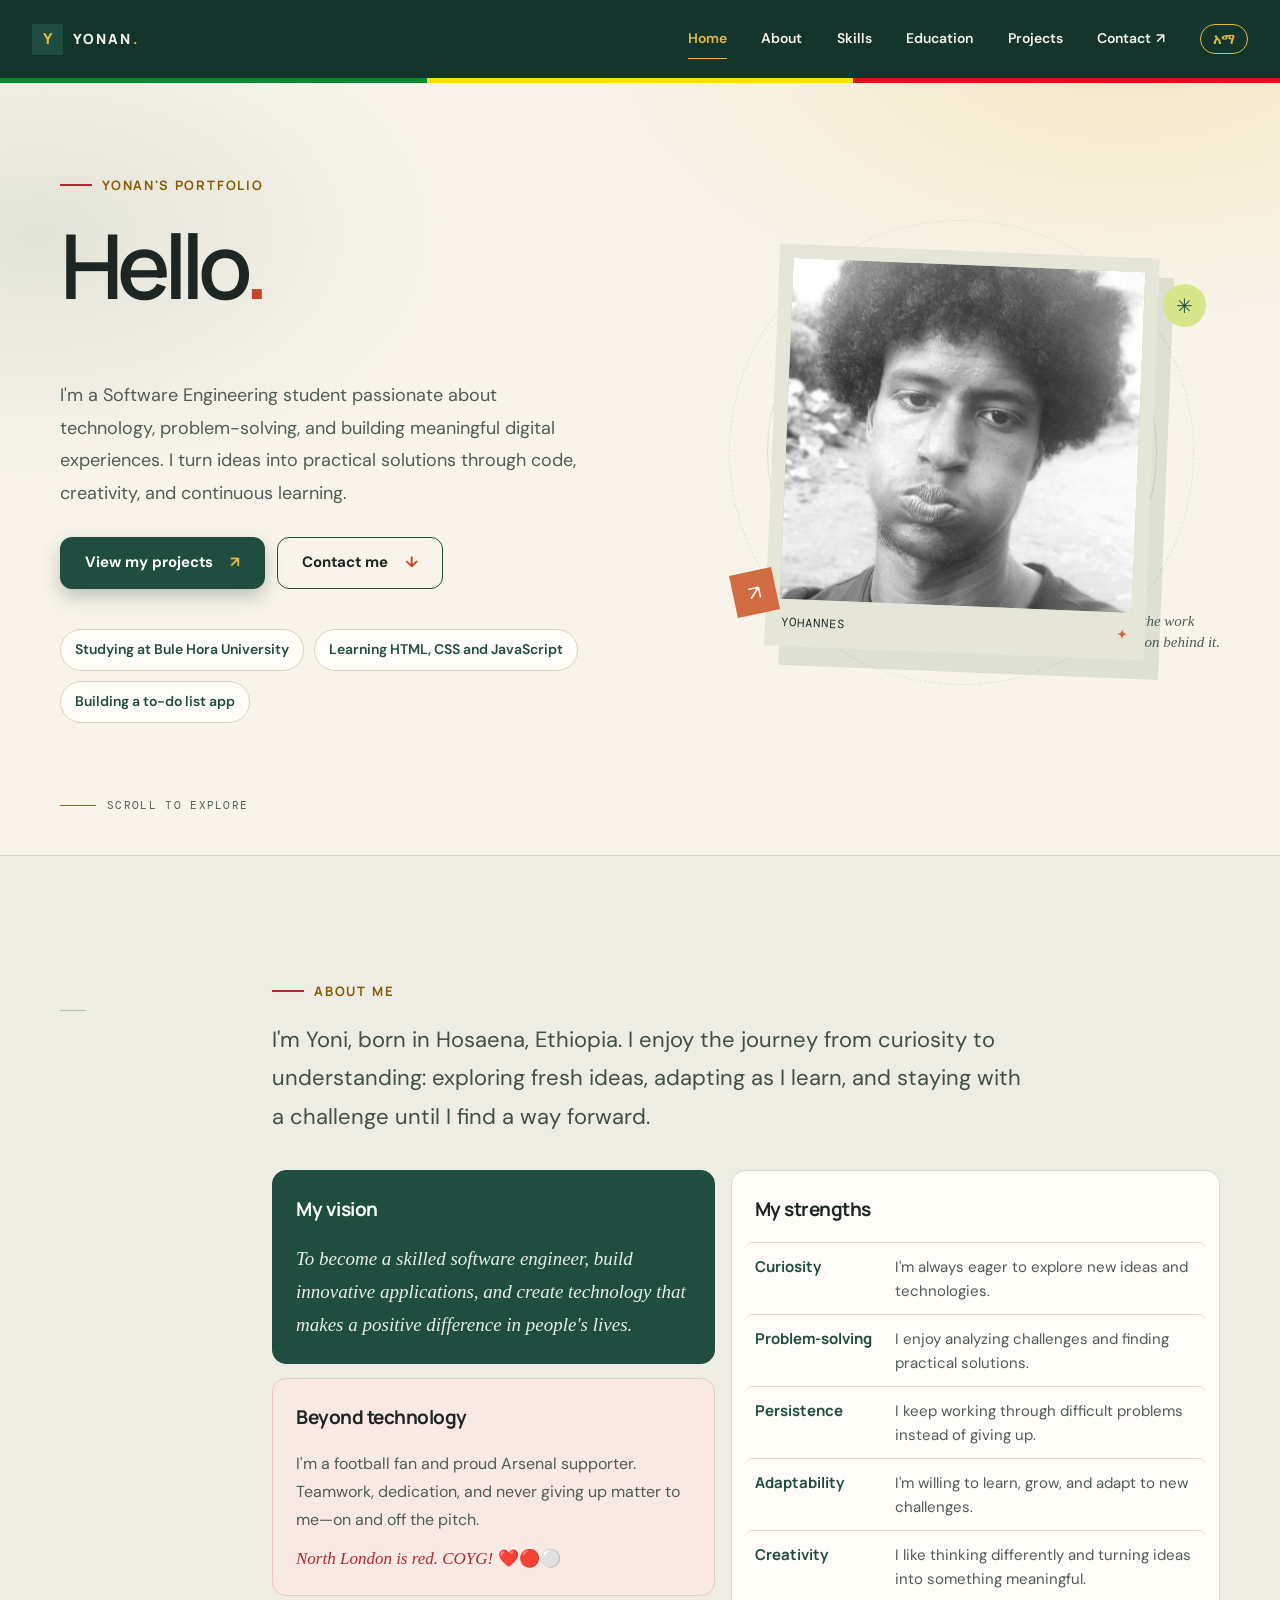
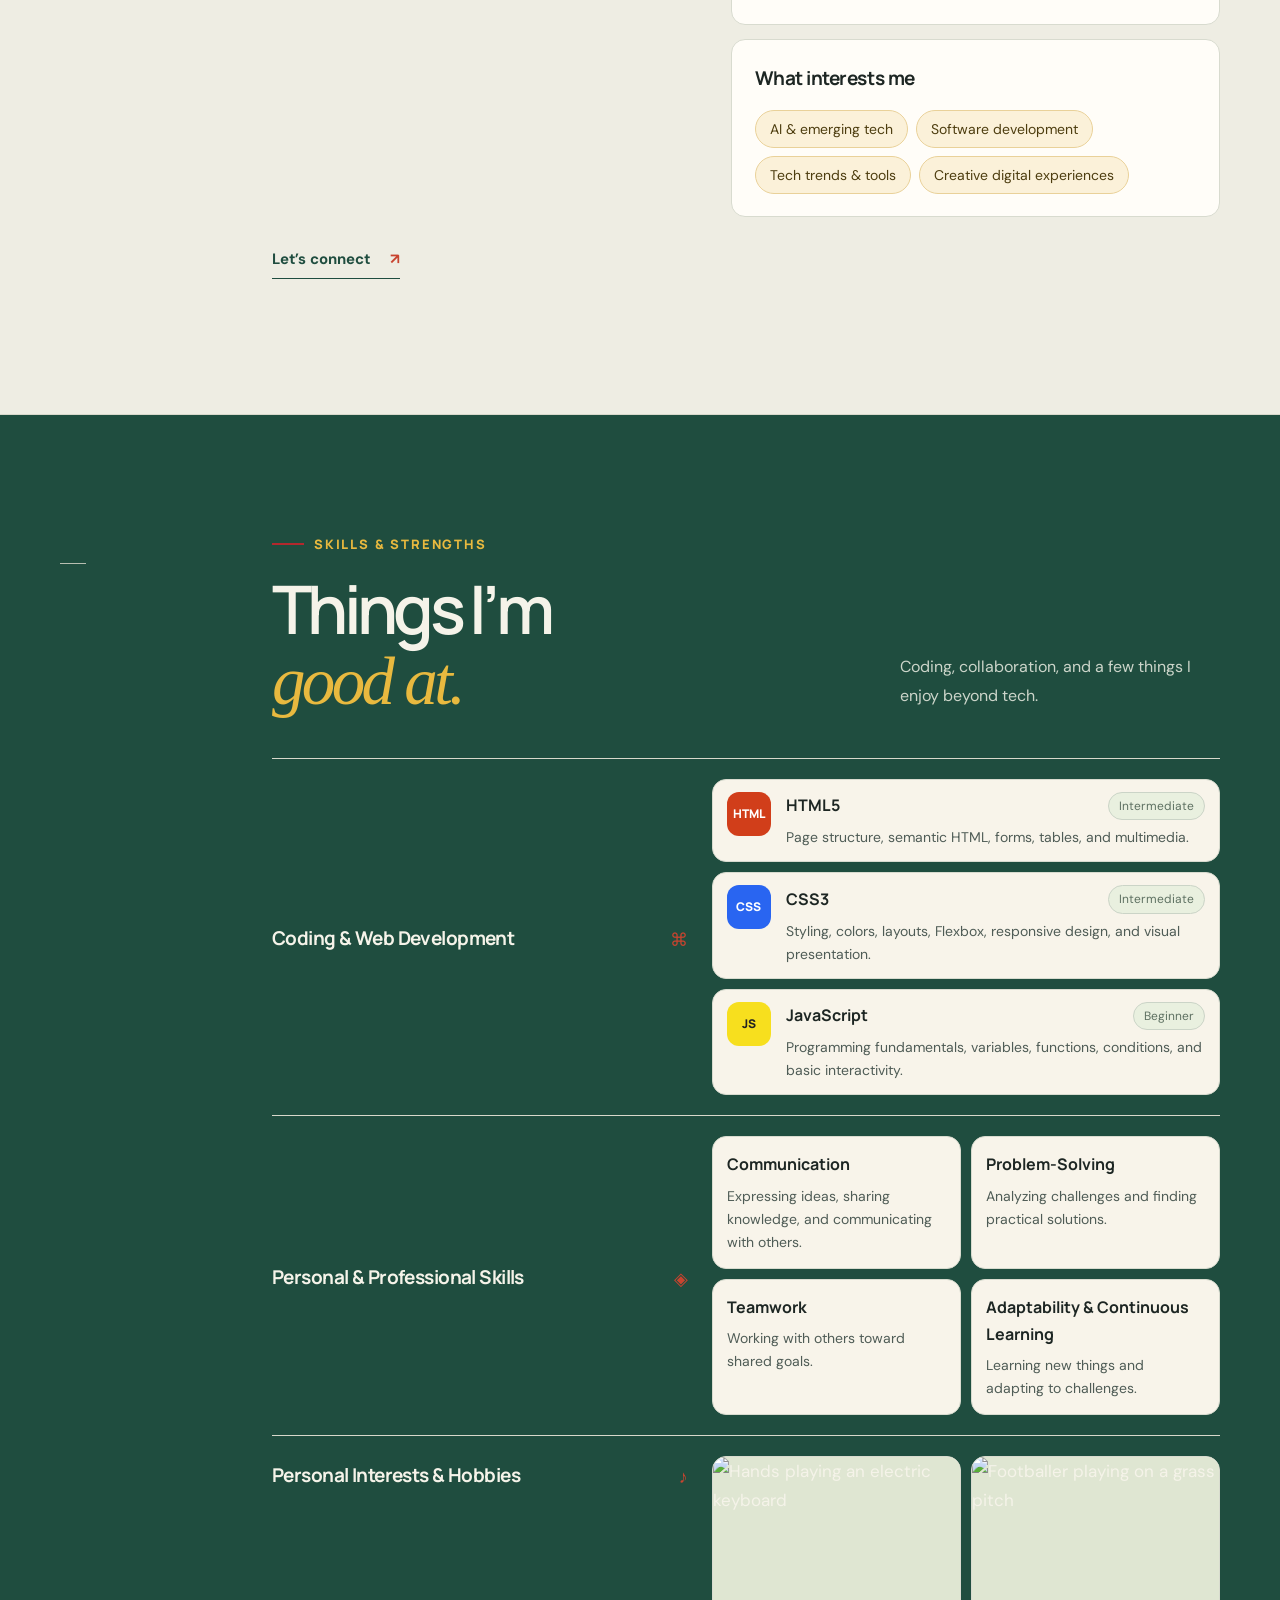
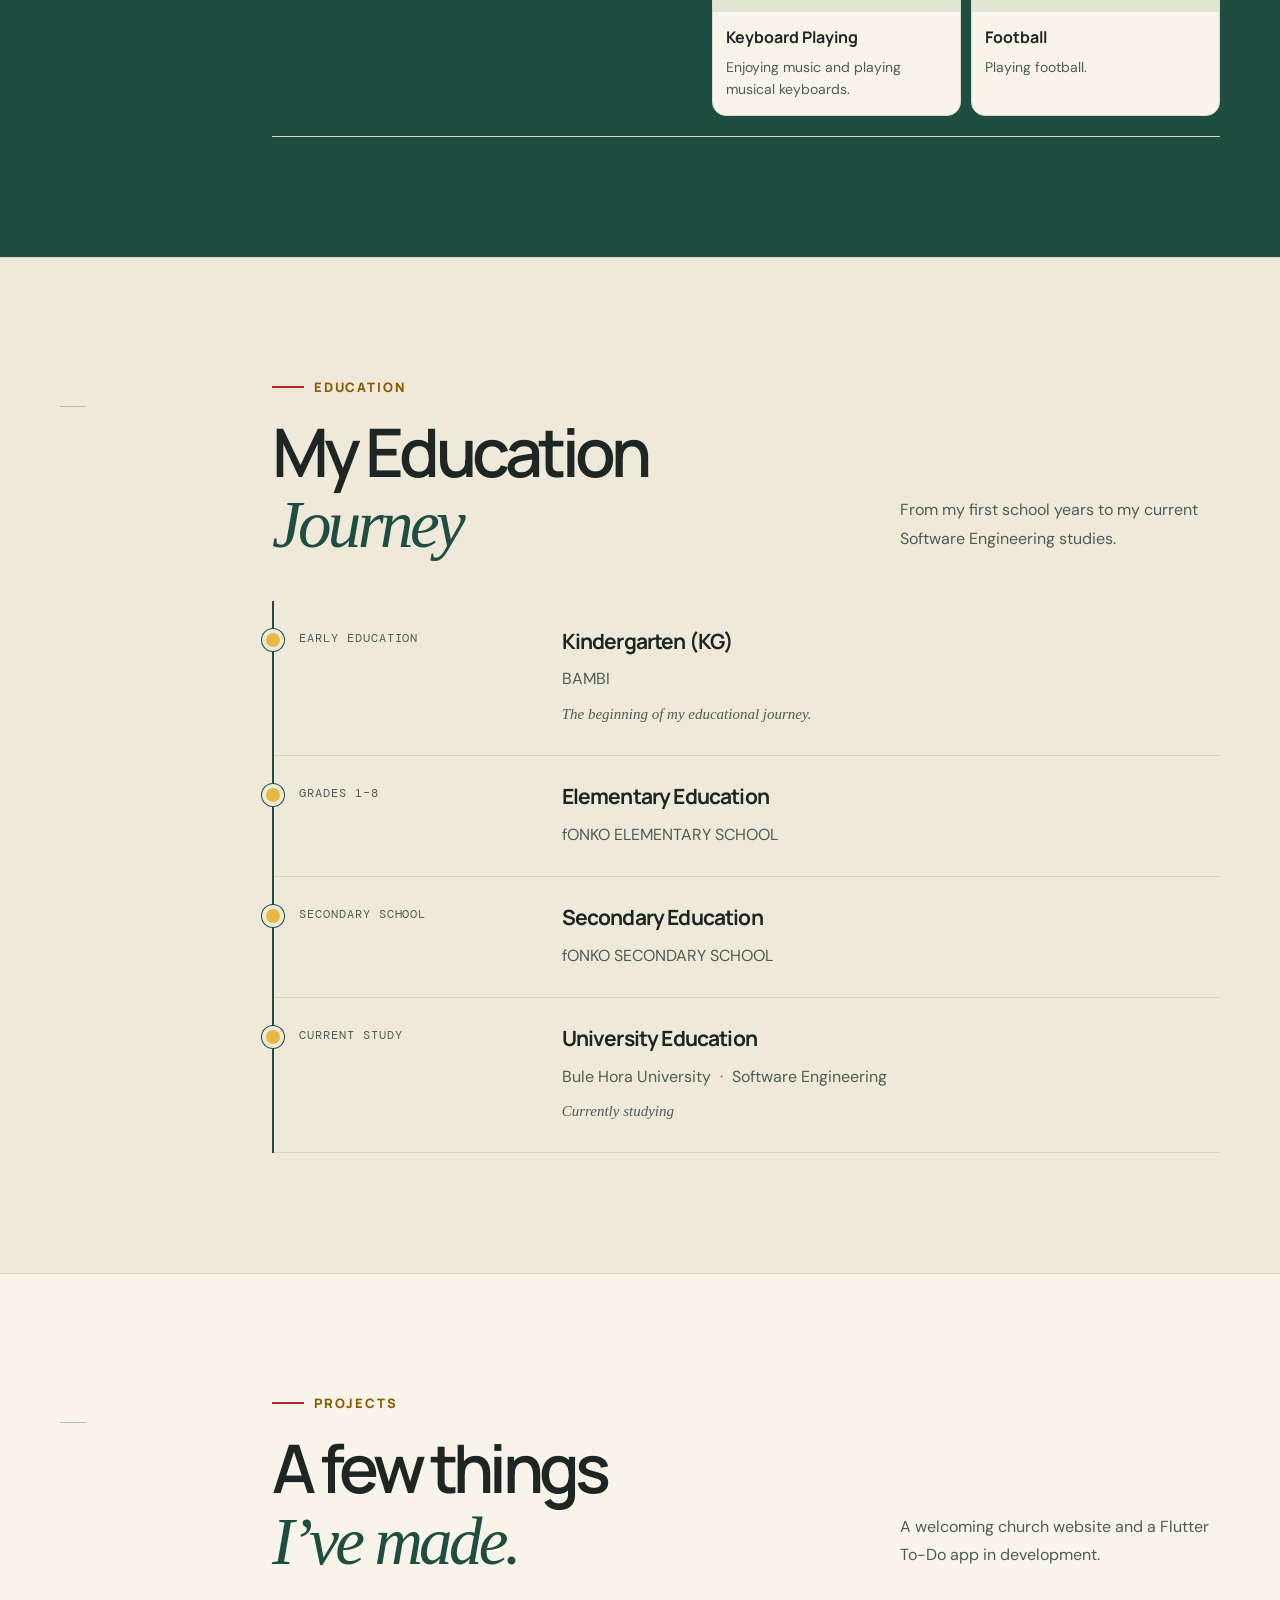
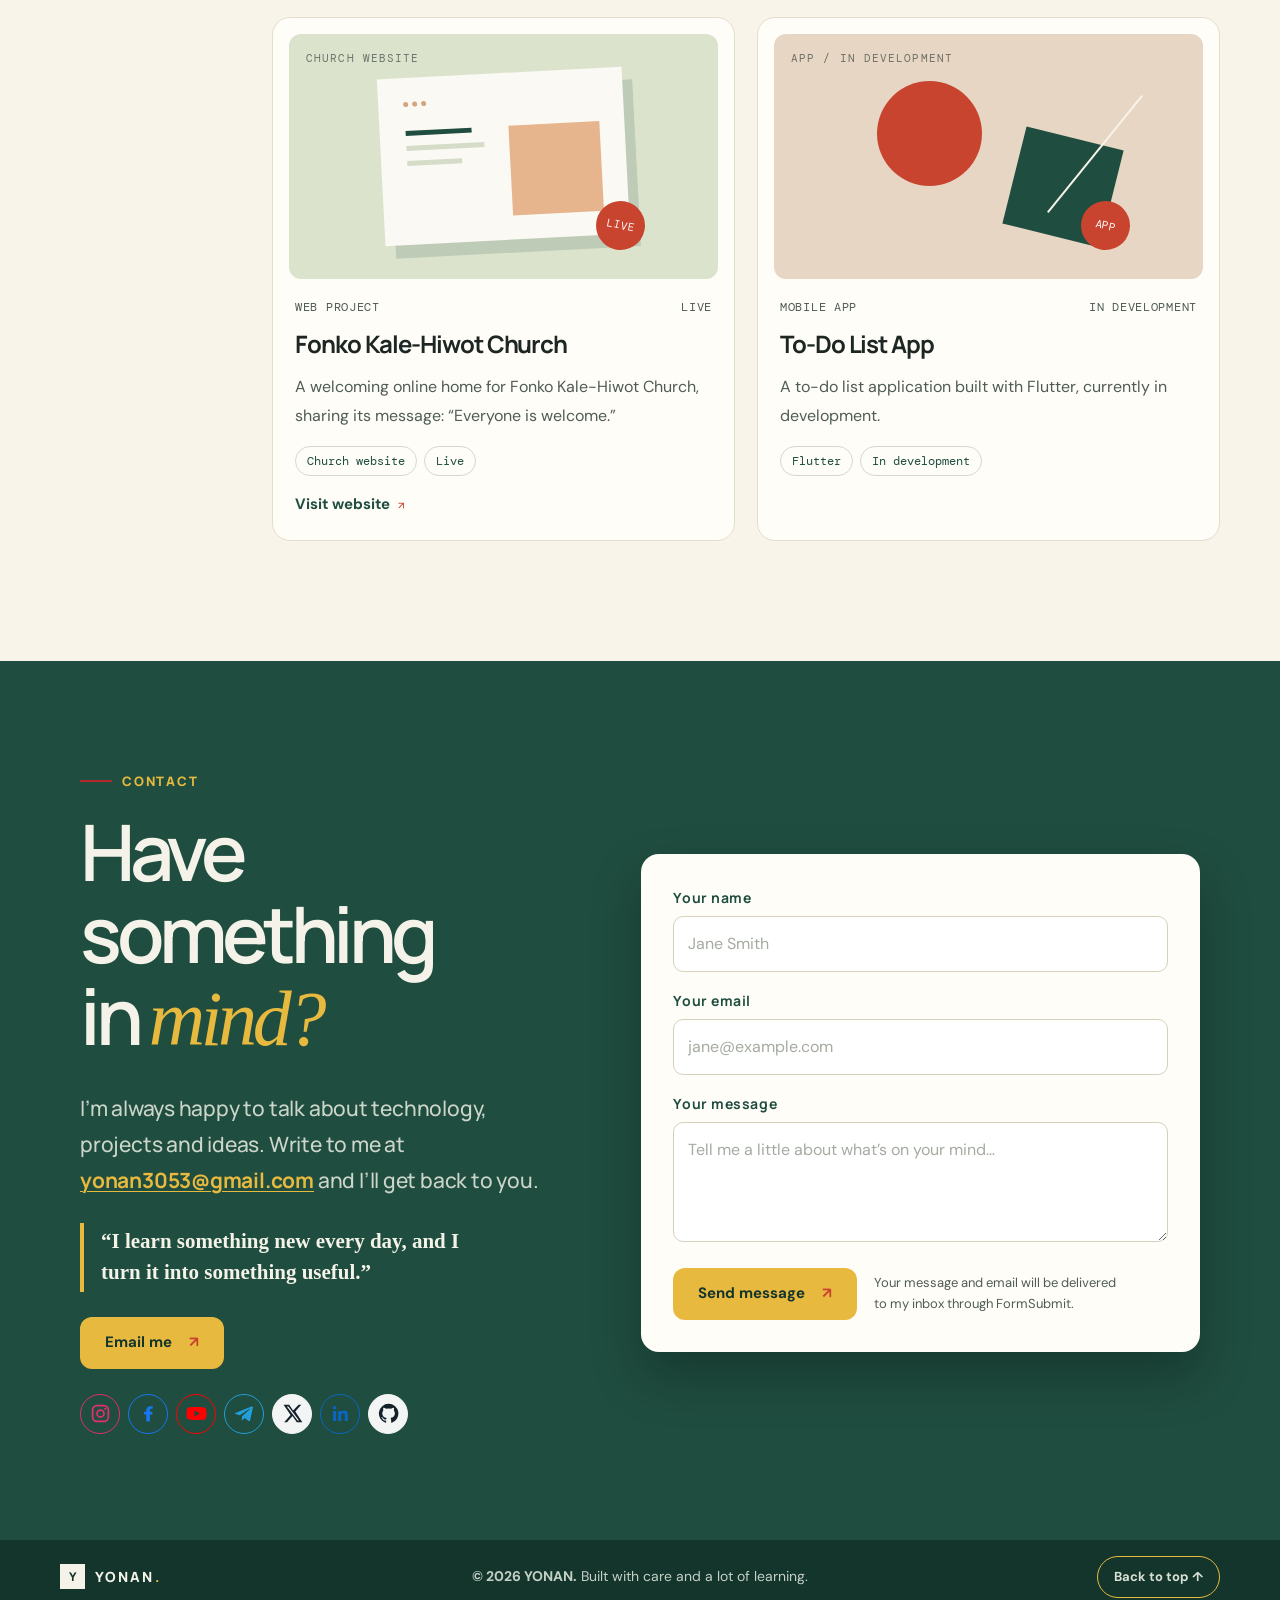
==== commit d12325a7: "Update education school names Co-authored-by: Copilot <223556219+Copilot@users.noreply.github.com>" ====
--- a/index.html
+++ b/index.html
@@ -15,6 +15,7 @@
       content="A personal portfolio for YOHANNES, Software Engineering Student."
     />
     <title>YONAN'S PORTFOLIO</title>
+    <link rel="icon" type="image/svg+xml" href="favicon.svg" />
     <link rel="preconnect" href="https://fonts.googleapis.com" />
     <link rel="preconnect" href="https://fonts.gstatic.com" crossorigin />
     <link
@@ -342,7 +343,7 @@
                 <div class="education-date">GRADES 1–8</div>
                 <div class="education-detail">
                   <h3>Elementary Education</h3>
-                  <p>WACHAMO</p>
+                  <p>fONKO ELEMENTARY SCHOOL</p>
                 </div>
               </article>
               <article class="education-item">
@@ -350,7 +351,7 @@
                 <div class="education-date">SECONDARY SCHOOL</div>
                 <div class="education-detail">
                   <h3>Secondary Education</h3>
-                  <p>YEKATIT</p>
+                  <p>fONKO SECONDARY SCHOOL</p>
                 </div>
               </article>
               <article class="education-item">
